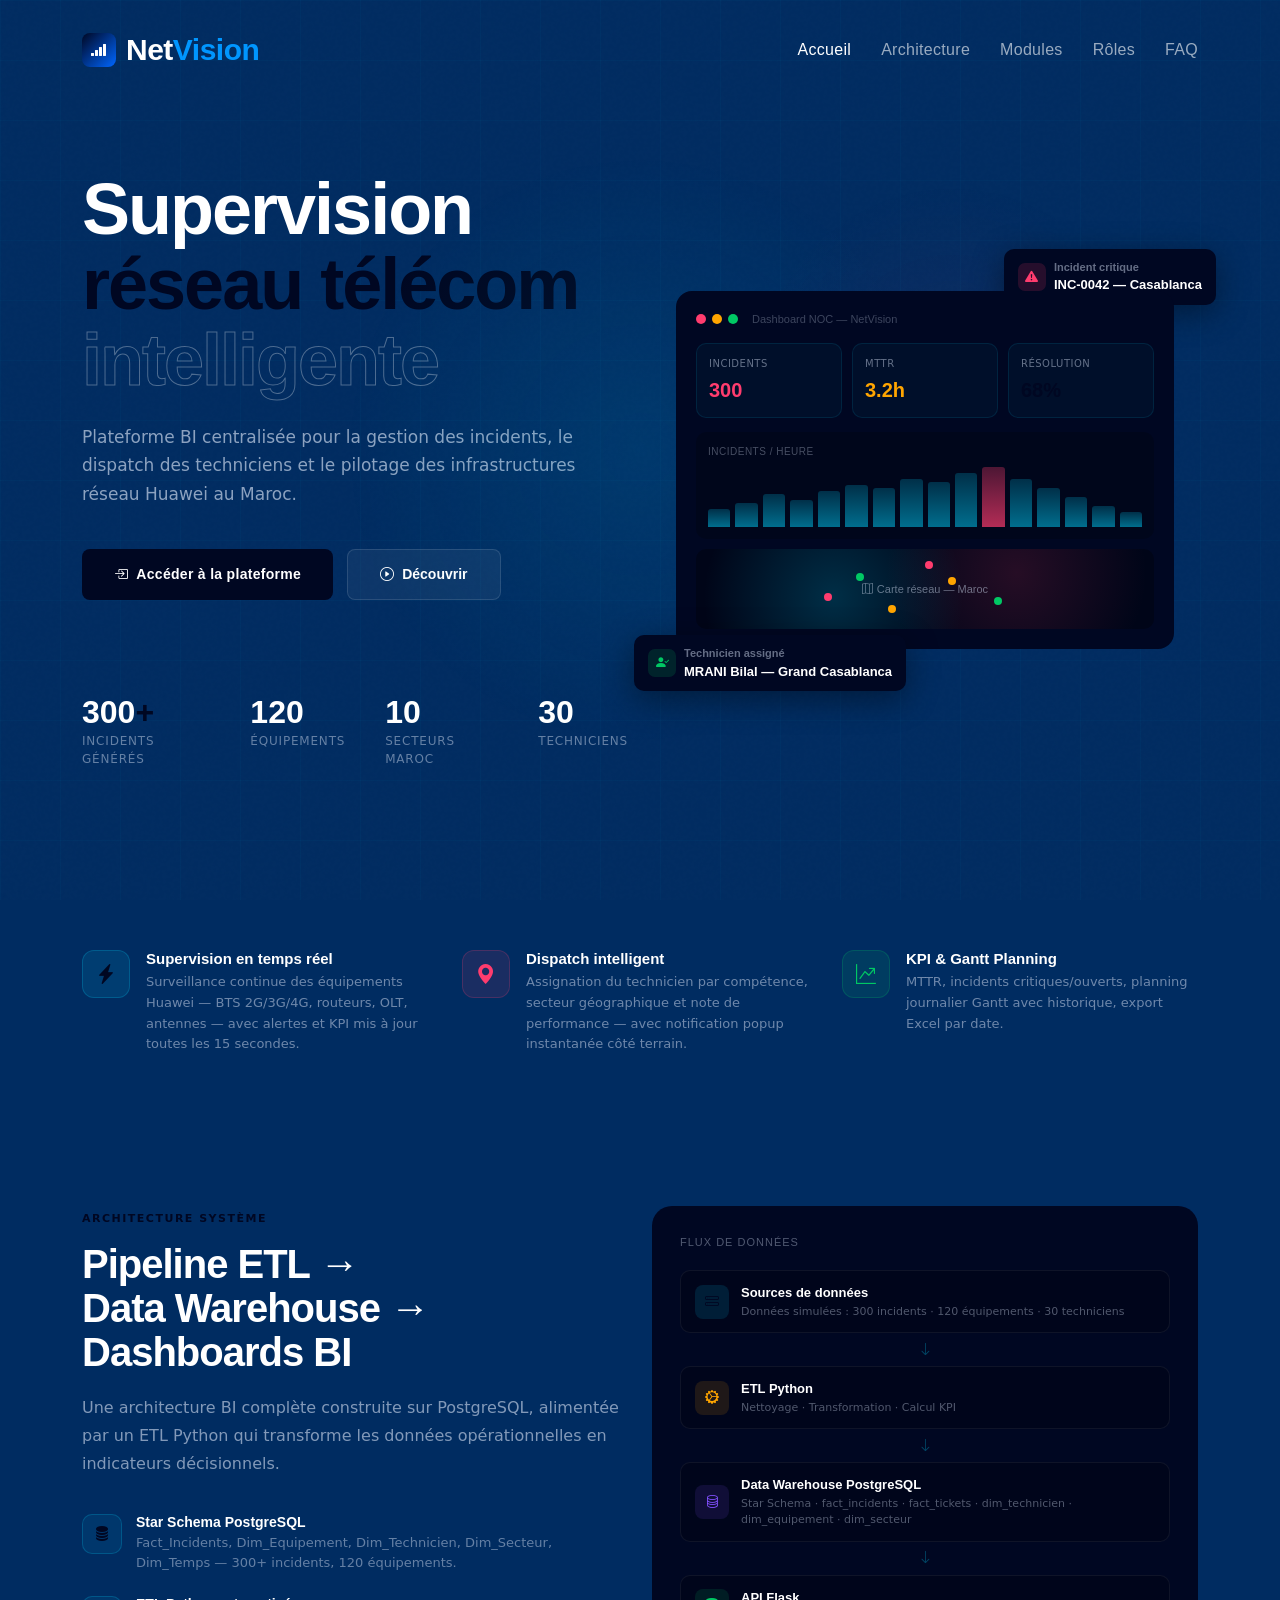
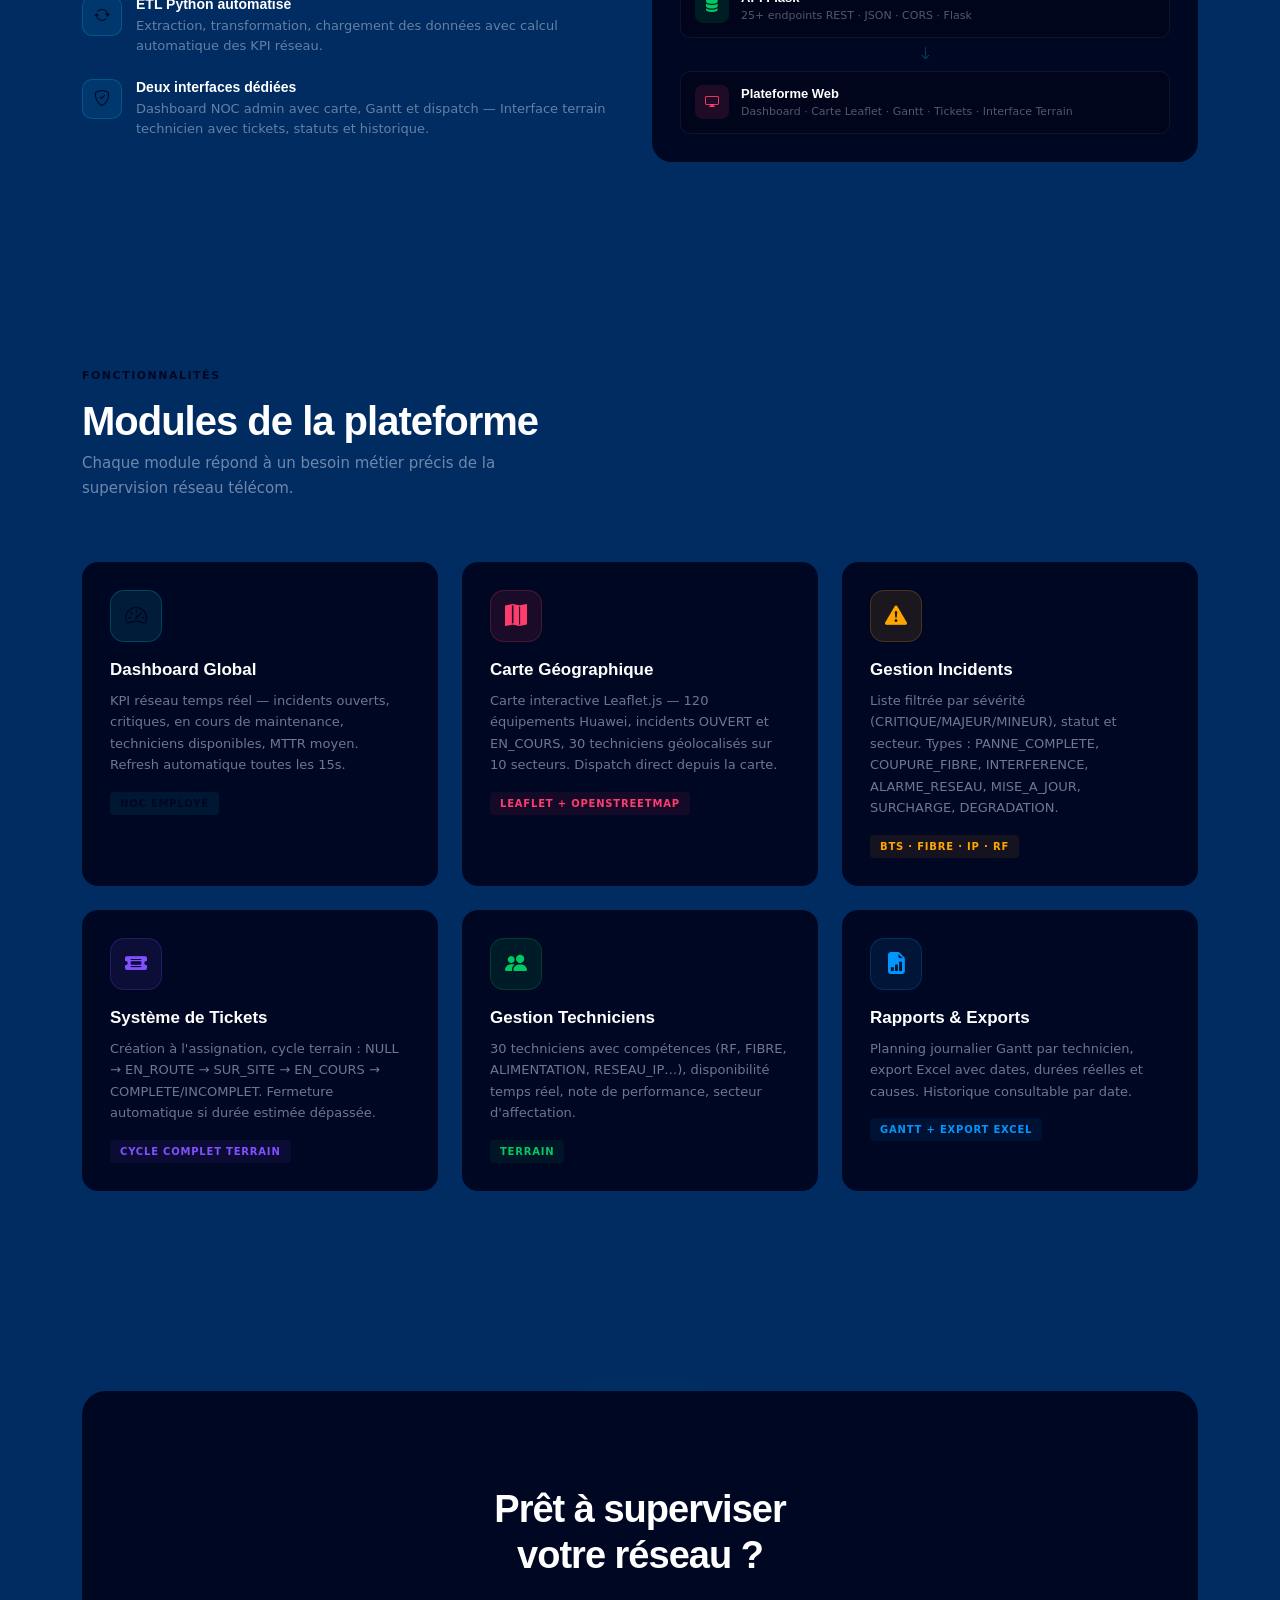
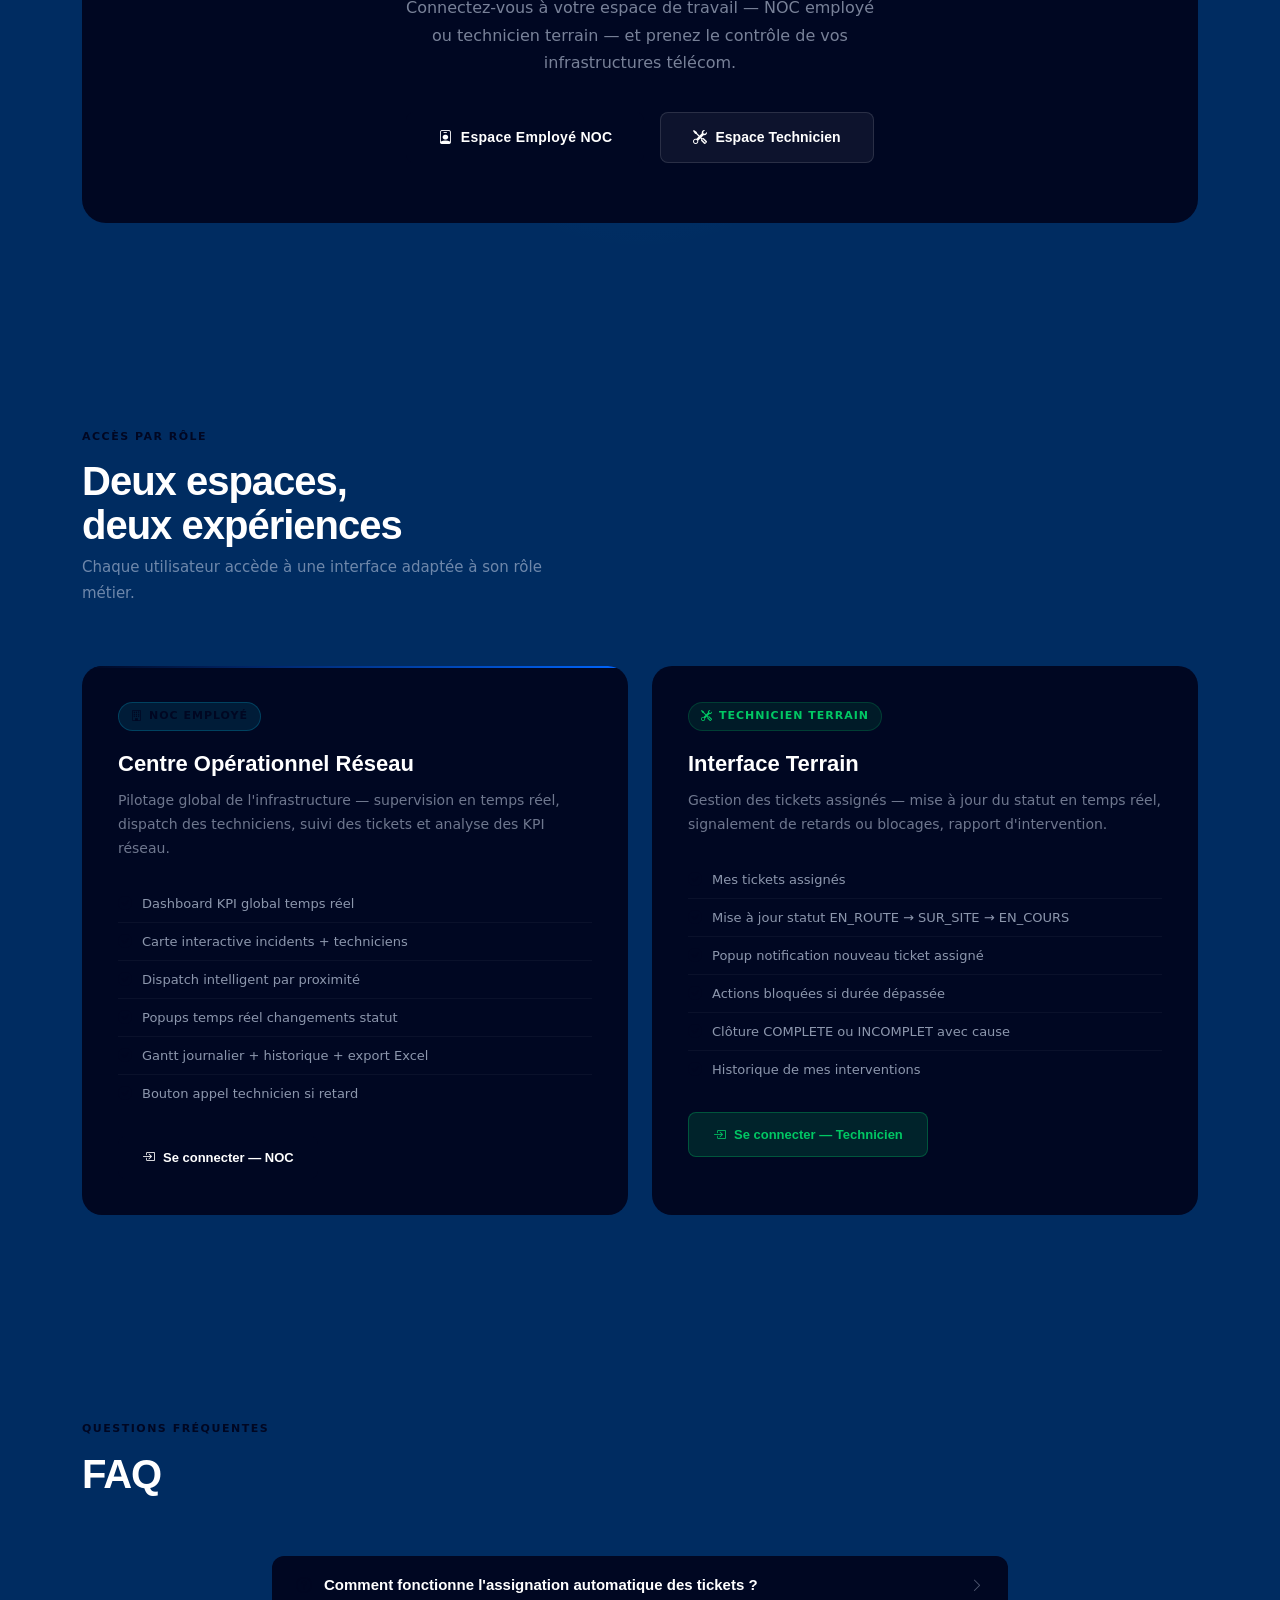
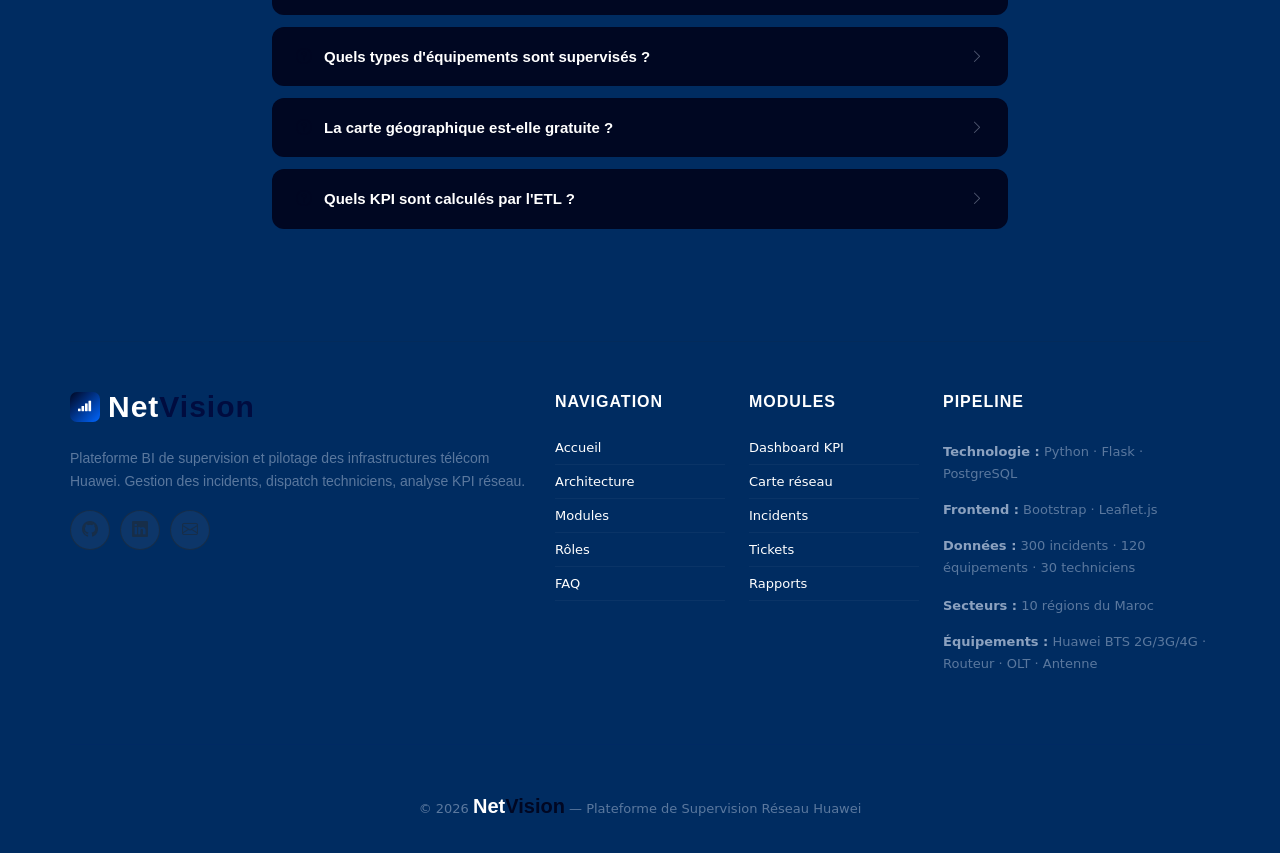
==== templates/logis-new-1.0.0/index.html @ 96ea4b42 "Create index.html" ====
<!DOCTYPE html>
<html lang="fr">

<head>
  <meta charset="utf-8">
  <meta content="width=device-width, initial-scale=1.0" name="viewport">
  <title>NetVision — Plateforme de Supervision Réseau</title>
  <meta name="description" content="Plateforme BI de supervision et de pilotage des infrastructures télécom Huawei">

  <!-- Fonts -->
  <link href="https://fonts.googleapis.com" rel="preconnect">
  <link href="https://fonts.gstatic.com" rel="preconnect" crossorigin>
  <link href="https://fonts.googleapis.com/css2?family=Syne:wght@400;500;600;700;800&family=DM+Sans:ital,wght@0,300;0,400;0,500;0,600;1,300&display=swap" rel="stylesheet">

  <!-- Vendor CSS Files -->
  <link href="assets/vendor/bootstrap/css/bootstrap.min.css" rel="stylesheet">
  <link href="assets/vendor/bootstrap-icons/bootstrap-icons.css" rel="stylesheet">
  <link href="assets/vendor/aos/aos.css" rel="stylesheet">
  <link href="assets/vendor/glightbox/css/glightbox.min.css" rel="stylesheet">
  <link href="assets/vendor/swiper/swiper-bundle.min.css" rel="stylesheet">

  <!-- Main CSS File -->
  <link href="assets/css/main.css" rel="stylesheet">

  
</head>

<body class="index-page">

  <div class="grid-bg"></div>

  <header id="header" class="header d-flex align-items-center fixed-top">
    <div class="container-fluid container-xl position-relative d-flex align-items-center">

      <a href="index.html" class="logo d-flex align-items-center me-auto">
        <div class="logo-icon"><i class="bi bi-reception-4"></i></div>
        <h1 class="sitename" >Net<span style="color: #0096ff;">Vision</span></h1>
      </a>

      <nav id="navmenu" class="navmenu">
        <ul>
          <li><a href="#hero" class="active">Accueil</a></li>
          <li><a href="#about">Architecture</a></li>
          <li><a href="#services">Modules</a></li>
          <li><a href="#features">Rôles</a></li>

          <li><a href="#faq">FAQ</a></li>
        </ul>
        <i class="mobile-nav-toggle d-xl-none bi bi-list"></i>
      </nav>

    </div>
  </header>

  <main class="main">

    <!-- ── HERO ─────────────────────────────── -->
    <section id="hero">
      <div class="hero-glow"></div>
      <div class="hero-glow-2"></div>

      <div class="container">
        <div class="row gy-5 align-items-center">

          <div class="col-lg-6" data-aos="fade-up">
           

            <h1>
              Supervision
              <span class="accent">réseau télécom</span>
              <span class="accent-2">intelligente</span>
            </h1>

            <p>Plateforme BI centralisée pour la gestion des incidents, le dispatch des techniciens et le pilotage des infrastructures réseau Huawei au Maroc.</p>

            <div class="hero-btns">
              <a href="login.html" class="btn-primary-custom" style="color: white;">
                <i class="bi bi-box-arrow-in-right" style="color: white;"></i>
                Accéder à la plateforme
              </a>
              <a href="#about" class="btn-secondary-custom">
                <i class="bi bi-play-circle"></i>
                Découvrir
              </a>
            </div>

            <div class="hero-stats">
              <div class="hero-stat-item">
                <span class="number">300<span>+</span></span>
                <span class="label">Incidents générés</span>
              </div>
              <div class="hero-stat-item">
                <span class="number">120</span>
                <span class="label">Équipements</span>
              </div>
              <div class="hero-stat-item">
                <span class="number">10</span>
                <span class="label">Secteurs Maroc</span>
              </div>
              <div class="hero-stat-item">
                <span class="number">30</span>
                <span class="label">Techniciens</span>
              </div>
            </div>
          </div>

          <div class="col-lg-6" data-aos="fade-up" data-aos-delay="200">
            <div class="hero-visual" style="padding: 24px;">

              <div class="floating-badge badge-1">
                <div class="badge-icon" style="background:rgba(255,60,110,0.15);color:#ff3c6e">
                  <i class="bi bi-exclamation-triangle-fill"></i>
                </div>
                <div>
                  <div style="font-size:11px;color:rgba(200,212,232,0.5)">Incident critique</div>
                  <div style="font-size:13px">INC-0042 — Casablanca</div>
                </div>
              </div>

              <div class="dashboard-preview">
                <div class="dp-header">
                  <div class="dp-dot" style="background:#ff3c6e"></div>
                  <div class="dp-dot" style="background:#ffa500"></div>
                  <div class="dp-dot" style="background:#00c864"></div>
                  <span style="font-size:11px;color:rgba(200,212,232,0.3);margin-left:8px;font-family:var(--heading-font)">Dashboard NOC — NetVision</span>
                </div>

                <div class="dp-kpis">
                  <div class="dp-kpi">
                    <div class="k-label">Incidents</div>
                    <div class="k-val red">300</div>
                  </div>
                  <div class="dp-kpi">
                    <div class="k-label">MTTR</div>
                    <div class="k-val amber">3.2h</div>
                  </div>
                  <div class="dp-kpi">
                    <div class="k-label">Résolution</div>
                    <div class="k-val cyan">68%</div>
                  </div>
                </div>

                <div class="dp-chart">
                  <div style="font-size:10px;color:rgba(200,212,232,0.35);margin-bottom:8px;font-family:var(--heading-font);text-transform:uppercase;letter-spacing:0.5px">Incidents / heure</div>
                  <div class="dp-bars">
                    <div class="dp-bar" style="height:30%"></div>
                    <div class="dp-bar" style="height:40%"></div>
                    <div class="dp-bar" style="height:55%"></div>
                    <div class="dp-bar" style="height:45%"></div>
                    <div class="dp-bar" style="height:60%"></div>
                    <div class="dp-bar" style="height:70%"></div>
                    <div class="dp-bar" style="height:65%"></div>
                    <div class="dp-bar" style="height:80%"></div>
                    <div class="dp-bar" style="height:75%"></div>
                    <div class="dp-bar" style="height:90%"></div>
                    <div class="dp-bar peak" style="height:100%"></div>
                    <div class="dp-bar" style="height:80%"></div>
                    <div class="dp-bar" style="height:65%"></div>
                    <div class="dp-bar" style="height:50%"></div>
                    <div class="dp-bar" style="height:35%"></div>
                    <div class="dp-bar" style="height:25%"></div>
                  </div>
                </div>

                <div class="dp-map-preview">
                  <div class="map-dots">
                    <div class="map-dot" style="background:#ff3c6e;top:55%;left:28%"></div>
                    <div class="map-dot" style="background:#ff3c6e;top:15%;left:50%;animation-delay:.5s"></div>
                    <div class="map-dot" style="background:#ffa500;top:35%;left:55%;animation-delay:1s"></div>
                    <div class="map-dot" style="background:#00c864;top:60%;left:65%;animation-delay:.3s"></div>
                    <div class="map-dot" style="background:#00c864;top:30%;left:35%;animation-delay:.8s"></div>
                    <div class="map-dot" style="background:#ffa500;top:70%;left:42%;animation-delay:1.2s"></div>
                  </div>
                  <span class="map-label"><i class="bi bi-map me-1"></i>Carte réseau — Maroc</span>
                </div>
              </div>

              <div class="floating-badge badge-2">
                <div class="badge-icon" style="background:rgba(0,200,100,0.15);color:#00c864">
                  <i class="bi bi-person-check-fill"></i>
                </div>
                <div>
                  <div style="font-size:11px;color:rgba(200,212,232,0.5)">Technicien assigné</div>
                  <div style="font-size:13px">MRANI Bilal — Grand Casablanca</div>
                </div>
              </div>
            </div>
          </div>

        </div>
      </div>
    </section>

    <!-- ── FEATURED SERVICES ─────────────────── -->
    <section id="featured-services">
      <div class="container">
        <div class="row gy-4">

          <div class="col-lg-4 col-md-6" data-aos="fade-up" data-aos-delay="100">
            <div class="feat-item">
              <div class="feat-icon cyan"><i class="bi bi-lightning-charge-fill"></i></div>
              <div>
                <h4>Supervision en temps réel</h4>
                <p>Surveillance continue des équipements Huawei — BTS 2G/3G/4G, routeurs, OLT, antennes — avec alertes et KPI mis à jour toutes les 15 secondes.</p>
              </div>
            </div>
          </div>

          <div class="col-lg-4 col-md-6" data-aos="fade-up" data-aos-delay="200">
            <div class="feat-item">
              <div class="feat-icon red"><i class="bi bi-geo-alt-fill"></i></div>
              <div>
                <h4>Dispatch intelligent</h4>
                <p>Assignation du technicien par compétence, secteur géographique et note de performance — avec notification popup instantanée côté terrain.</p>
              </div>
            </div>
          </div>

          <div class="col-lg-4 col-md-6" data-aos="fade-up" data-aos-delay="300">
            <div class="feat-item">
              <div class="feat-icon green"><i class="bi bi-graph-up-arrow"></i></div>
              <div>
                <h4>KPI & Gantt Planning</h4>
                <p>MTTR, incidents critiques/ouverts, planning journalier Gantt avec historique, export Excel par date.</p>
              </div>
            </div>
          </div>

        </div>
      </div>
    </section>

    <!-- ── ABOUT ──────────────────────────────── -->
    <section id="about">
      <div class="container">
        <div class="row gy-5 align-items-center">

          <div class="col-lg-6" data-aos="fade-up">
            <div class="section-tag">Architecture système</div>
            <h2>Pipeline ETL →<br>Data Warehouse →<br>Dashboards BI</h2>
            <p class="lead-text">
              Une architecture BI complète construite sur PostgreSQL, alimentée par un ETL Python qui transforme les données opérationnelles en indicateurs décisionnels.
            </p>

            <div class="about-feature">
              <div class="about-feature-icon"><i class="bi bi-database-fill"></i></div>
              <div>
                <h5>Star Schema PostgreSQL</h5>
                <p>Fact_Incidents, Dim_Equipement, Dim_Technicien, Dim_Secteur, Dim_Temps — 300+ incidents, 120 équipements.</p>
              </div>
            </div>

            <div class="about-feature">
              <div class="about-feature-icon"><i class="bi bi-arrow-repeat"></i></div>
              <div>
                <h5>ETL Python automatisé</h5>
                <p>Extraction, transformation, chargement des données avec calcul automatique des KPI réseau.</p>
              </div>
            </div>

            <div class="about-feature">
              <div class="about-feature-icon"><i class="bi bi-shield-check"></i></div>
              <div>
                <h5>Deux interfaces dédiées</h5>
                <p>Dashboard NOC admin avec carte, Gantt et dispatch — Interface terrain technicien avec tickets, statuts et historique.</p>
              </div>
            </div>
          </div>

          <div class="col-lg-6" data-aos="fade-up" data-aos-delay="200">
            <div class="about-visual">
              <div class="schema-title">Flux de données</div>
              <div class="schema-flow">
                <div class="schema-step">
                  <div class="schema-step-icon s1"><i class="bi bi-hdd-stack"></i></div>
                  <div>
                    <div class="schema-step-label">Sources de données</div>
                    <div class="schema-step-sub">Données simulées : 300 incidents · 120 équipements · 30 techniciens</div>
                  </div>
                </div>
                <div class="schema-arrow"><i class="bi bi-arrow-down"></i></div>
                <div class="schema-step">
                  <div class="schema-step-icon s2"><i class="bi bi-gear-wide-connected"></i></div>
                  <div>
                    <div class="schema-step-label">ETL Python</div>
                    <div class="schema-step-sub">Nettoyage · Transformation · Calcul KPI</div>
                  </div>
                </div>
                <div class="schema-arrow"><i class="bi bi-arrow-down"></i></div>
                <div class="schema-step">
                  <div class="schema-step-icon s3"><i class="bi bi-database"></i></div>
                  <div>
                    <div class="schema-step-label">Data Warehouse PostgreSQL</div>
                    <div class="schema-step-sub">Star Schema · fact_incidents · fact_tickets · dim_technicien · dim_equipement · dim_secteur</div>
                  </div>
                </div>
                <div class="schema-arrow"><i class="bi bi-arrow-down"></i></div>
                <div class="schema-step">
                  <div class="schema-step-icon s4"><i class="bi bi-server"></i></div>
                  <div>
                    <div class="schema-step-label">API Flask</div>
                    <div class="schema-step-sub">25+ endpoints REST · JSON · CORS · Flask</div>
                  </div>
                </div>
                <div class="schema-arrow"><i class="bi bi-arrow-down"></i></div>
                <div class="schema-step">
                  <div class="schema-step-icon s5"><i class="bi bi-display"></i></div>
                  <div>
                    <div class="schema-step-label">Plateforme Web</div>
                    <div class="schema-step-sub">Dashboard · Carte Leaflet · Gantt · Tickets · Interface Terrain</div>
                  </div>
                </div>
              </div>
            </div>
          </div>

        </div>
      </div>
    </section>

    <!-- ── SERVICES / MODULES ─────────────────── -->
    <section id="services">
      <div class="container">

        <div class="section-header" data-aos="fade-up">
          <div class="section-tag">Fonctionnalités</div>
          <h2>Modules de la plateforme</h2>
          <p>Chaque module répond à un besoin métier précis de la supervision réseau télécom.</p>
        </div>

        <div class="row gy-4">

          <div class="col-lg-4 col-md-6" data-aos="fade-up" data-aos-delay="100">
            <div class="module-card">
              <div class="mc-icon" style="background:rgba(0,212,255,0.1);color:var(--accent-color);border:1px solid rgba(0,212,255,0.2)">
                <i class="bi bi-speedometer2"></i>
              </div>
              <h3>Dashboard Global</h3>
              <p>KPI réseau temps réel — incidents ouverts, critiques, en cours de maintenance, techniciens disponibles, MTTR moyen. Refresh automatique toutes les 15s.</p>
              <span class="mc-tag" style="background:rgba(0,212,255,0.08);color:var(--accent-color)">NOC Employé</span>
            </div>
          </div>

          <div class="col-lg-4 col-md-6" data-aos="fade-up" data-aos-delay="150">
            <div class="module-card">
              <div class="mc-icon" style="background:rgba(255,60,110,0.1);color:#ff3c6e;border:1px solid rgba(255,60,110,0.2)">
                <i class="bi bi-map-fill"></i>
              </div>
              <h3>Carte Géographique</h3>
              <p>Carte interactive Leaflet.js — 120 équipements Huawei, incidents OUVERT et EN_COURS, 30 techniciens géolocalisés sur 10 secteurs. Dispatch direct depuis la carte.</p>
              <span class="mc-tag" style="background:rgba(255,60,110,0.08);color:#ff3c6e">Leaflet + OpenStreetMap</span>
            </div>
          </div>

          <div class="col-lg-4 col-md-6" data-aos="fade-up" data-aos-delay="200">
            <div class="module-card">
              <div class="mc-icon" style="background:rgba(255,165,0,0.1);color:#ffa500;border:1px solid rgba(255,165,0,0.2)">
                <i class="bi bi-exclamation-triangle-fill"></i>
              </div>
              <h3>Gestion Incidents</h3>
              <p>Liste filtrée par sévérité (CRITIQUE/MAJEUR/MINEUR), statut et secteur. Types : PANNE_COMPLETE, COUPURE_FIBRE, INTERFERENCE, ALARME_RESEAU, MISE_A_JOUR, SURCHARGE, DEGRADATION.</p>
              <span class="mc-tag" style="background:rgba(255,165,0,0.08);color:#ffa500">BTS · Fibre · IP · RF</span>
            </div>
          </div>

          <div class="col-lg-4 col-md-6" data-aos="fade-up" data-aos-delay="250">
            <div class="module-card">
              <div class="mc-icon" style="background:rgba(130,80,255,0.1);color:#8250ff;border:1px solid rgba(130,80,255,0.2)">
                <i class="bi bi-ticket-detailed-fill"></i>
              </div>
              <h3>Système de Tickets</h3>
              <p>Création à l'assignation, cycle terrain : NULL → EN_ROUTE → SUR_SITE → EN_COURS → COMPLETE/INCOMPLET. Fermeture automatique si durée estimée dépassée.</p>
              <span class="mc-tag" style="background:rgba(130,80,255,0.08);color:#8250ff">Cycle complet terrain</span>
            </div>
          </div>

          <div class="col-lg-4 col-md-6" data-aos="fade-up" data-aos-delay="300">
            <div class="module-card">
              <div class="mc-icon" style="background:rgba(0,200,100,0.1);color:#00c864;border:1px solid rgba(0,200,100,0.2)">
                <i class="bi bi-people-fill"></i>
              </div>
              <h3>Gestion Techniciens</h3>
              <p>30 techniciens avec compétences (RF, FIBRE, ALIMENTATION, RESEAU_IP…), disponibilité temps réel, note de performance, secteur d'affectation.</p>
              <span class="mc-tag" style="background:rgba(0,200,100,0.08);color:#00c864">Terrain</span>
            </div>
          </div>

          <div class="col-lg-4 col-md-6" data-aos="fade-up" data-aos-delay="350">
            <div class="module-card">
              <div class="mc-icon" style="background:rgba(0,150,255,0.1);color:#0096ff;border:1px solid rgba(0,150,255,0.2)">
                <i class="bi bi-file-earmark-bar-graph-fill"></i>
              </div>
              <h3>Rapports & Exports</h3>
              <p>Planning journalier Gantt par technicien, export Excel avec dates, durées réelles et causes. Historique consultable par date.</p>
              <span class="mc-tag" style="background:rgba(0,150,255,0.08);color:#0096ff">Gantt + Export Excel</span>
            </div>
          </div>

        </div>
      </div>
    </section>

    <!-- ── CALL TO ACTION ─────────────────────── -->
    <section id="call-to-action">
      <div class="cta-glow"></div>
      <div class="container">
        <div class="cta-box" data-aos="zoom-in">
          <div class="section-tag">Accès plateforme</div>
          <h2>Prêt à superviser<br>votre réseau ?</h2>
          <p>Connectez-vous à votre espace de travail — NOC employé ou technicien terrain — et prenez le contrôle de vos infrastructures télécom.</p>
          <div class="d-flex gap-3 justify-content-center flex-wrap">
            <a href="noc_admin.html" class="btn-primary-custom" style="color: white;">
              <i class="bi bi-person-badge" style="color: white;"></i>
              Espace Employé NOC
            </a>
            <a href="tech.html" class="btn-secondary-custom">
              <i class="bi bi-tools"></i>
              Espace Technicien
            </a>
          </div>
        </div>
      </div>
    </section>

    <!-- ── FEATURES / RÔLES ───────────────────── -->
    <section id="features">
      <div class="container">

        <div class="section-header" data-aos="fade-up">
          <div class="section-tag">Accès par rôle</div>
          <h2>Deux espaces,<br>deux expériences</h2>
          <p>Chaque utilisateur accède à une interface adaptée à son rôle métier.</p>
        </div>

        <div class="row gy-4">

          <div class="col-lg-6" data-aos="fade-up" data-aos-delay="100">
            <div class="role-card featured-role">
              <div class="role-badge emp"><i class="bi bi-building"></i> NOC Employé</div>
              <h3>Centre Opérationnel Réseau</h3>
              <p>Pilotage global de l'infrastructure — supervision en temps réel, dispatch des techniciens, suivi des tickets et analyse des KPI réseau.</p>
              <ul class="role-features">
                <li><i class="bi bi-check-circle-fill"></i> Dashboard KPI global temps réel</li>
                <li><i class="bi bi-check-circle-fill"></i> Carte interactive incidents + techniciens</li>
                <li><i class="bi bi-check-circle-fill"></i> Dispatch intelligent par proximité</li>
                <li><i class="bi bi-check-circle-fill"></i> Popups temps réel changements statut</li>
                <li><i class="bi bi-check-circle-fill"></i> Gantt journalier + historique + export Excel</li>
                <li><i class="bi bi-check-circle-fill"></i> Bouton appel technicien si retard</li>
              </ul>
              <a href="login.html" class="role-login-btn emp-btn" style="color: white;">
                <i class="bi bi-box-arrow-in-right" style="color: white;"></i>
                Se connecter — NOC
              </a>
            </div>
          </div>

          <div class="col-lg-6" data-aos="fade-up" data-aos-delay="200">
            <div class="role-card">
              <div class="role-badge tech"><i class="bi bi-tools"></i> Technicien Terrain</div>
              <h3>Interface Terrain</h3>
              <p>Gestion des tickets assignés — mise à jour du statut en temps réel, signalement de retards ou blocages, rapport d'intervention.</p>
              <ul class="role-features">
                <li><i class="bi bi-check-circle-fill"></i> Mes tickets assignés</li>
                <li><i class="bi bi-check-circle-fill"></i> Mise à jour statut EN_ROUTE → SUR_SITE → EN_COURS</li>
                <li><i class="bi bi-check-circle-fill"></i> Popup notification nouveau ticket assigné</li>
                <li><i class="bi bi-check-circle-fill"></i> Actions bloquées si durée dépassée</li>
                <li><i class="bi bi-check-circle-fill"></i> Clôture COMPLETE ou INCOMPLET avec cause</li>
                <li><i class="bi bi-check-circle-fill"></i> Historique de mes interventions</li>
              </ul>
              <a href="login.html" class="role-login-btn tech-btn">
                <i class="bi bi-box-arrow-in-right"></i>
                Se connecter — Technicien
              </a>
            </div>
          </div>

        </div>
      </div>
    </section>

    <!-- ── FAQ ───────────────────────────────── -->
    <section id="faq">
      <div class="container">

        <div class="section-header" data-aos="fade-up">
          <div class="section-tag">Questions fréquentes</div>
          <h2>FAQ</h2>
        </div>

        <div class="row justify-content-center">
          <div class="col-lg-8">

            <div class="faq-container">

            

              <div class="faq-item" data-aos="fade-up" data-aos-delay="150">
                <h3>
                  <i class="faq-icon bi bi-question-circle"></i>
                  Comment fonctionne l'assignation automatique des tickets ?
                  <i class="faq-toggle bi bi-chevron-right"></i>
                </h3>
                <div class="faq-content">
                  <p>L'admin NOC sélectionne l'incident et clique sur Dispatch. Le système trie les techniciens disponibles par : compétence correspondant au type d'incident (RF, FIBRE, ALIMENTATION...), même secteur géographique, meilleure note de performance, puis distance. Le premier de la liste reçoit un badge "★ Meilleur".</p>
                </div>
              </div>

              <div class="faq-item" data-aos="fade-up" data-aos-delay="200">
                <h3>
                  <i class="faq-icon bi bi-question-circle"></i>
                  Quels types d'équipements sont supervisés ?
                  <i class="faq-toggle bi bi-chevron-right"></i>
                </h3>
                <div class="faq-content">
                  <p>8 types d'équipements Huawei : BTS 2G/3G/4G/5G, Routeur backbone (NE40E-X8), Switch distribution (ATN910C), OLT Fibre, et Antennes sectorielles — répartis sur 10 secteurs couvrant les principales villes marocaines.</p>
                </div>
              </div>

              <div class="faq-item" data-aos="fade-up" data-aos-delay="250">
                <h3>
                  <i class="faq-icon bi bi-question-circle"></i>
                  La carte géographique est-elle gratuite ?
                  <i class="faq-toggle bi bi-chevron-right"></i>
                </h3>
                <div class="faq-content">
                  <p>Oui — la plateforme utilise Leaflet.js avec OpenStreetMap, 100% gratuit, sans clé API ni carte bancaire. Les équipements, incidents et techniciens sont affichés en temps réel via les coordonnées GPS stockées dans le DWH.</p>
                </div>
              </div>

              <div class="faq-item" data-aos="fade-up" data-aos-delay="300">
                <h3>
                  <i class="faq-icon bi bi-question-circle"></i>
                  Quels KPI sont calculés par l'ETL ?
                  <i class="faq-toggle bi bi-chevron-right"></i>
                </h3>
                <div class="faq-content">
                  <p>Incidents ouverts et critiques (décrémentés à la résolution), techniciens disponibles, tickets actifs, MTTR moyen, durée estimée moyenne. Les KPI sont recalculés en temps réel depuis PostgreSQL toutes les 15 secondes.</p>
                </div>
              </div>

            </div>

          </div>
        </div>

      </div>
    </section>

  </main>

  <!-- ── FOOTER ─────────────────────────────── -->
  <footer id="footer" class="footer">
    <div class="container footer-top">
      <div class="row gy-5">

        <div class="col-lg-5 col-md-12 footer-about">
          <a href="index.html" class="logo d-flex align-items-center">
            <div class="logo-icon me-2" style="width:30px;height:30px;background:linear-gradient(135deg,var(--accent-color),#0066ff);border-radius:7px;display:flex;align-items:center;justify-content:center;color:#fff;font-size:14px">
              <i class="bi bi-reception-4"></i>
            </div>
            <span class="sitename" style="color: white;">Net<span style="color: rgb(0, 12, 63);">Vision</span></span>
          </a>
          <p>Plateforme BI de supervision et pilotage des infrastructures télécom Huawei. Gestion des incidents, dispatch techniciens, analyse KPI réseau.</p>
          <div class="social-links d-flex mt-3">
            <a href="#"><i class="bi bi-github"></i></a>
            <a href="#"><i class="bi bi-linkedin"></i></a>
            <a href="#"><i class="bi bi-envelope"></i></a>
          </div>
        </div>

        <div class="col-lg-2 col-6 footer-links">
          <h4>Navigation</h4>
          <ul>
            <li><a href="#hero" style="color: white;">Accueil</a></li>
            <li><a href="#about" style="color: white;">Architecture</a></li>
            <li><a href="#services" style="color: white;">Modules</a></li>
            <li><a href="#features" style="color: white;">Rôles</a></li>
            <li><a href="#faq" style="color: white;">FAQ</a></li>
          </ul>
        </div>

        <div class="col-lg-2 col-6 footer-links">
          <h4>Modules</h4>
          <ul>
            <li><a href="#" style="color: white;">Dashboard KPI</a></li>
            <li><a href="#" style="color: white;">Carte réseau</a></li>
            <li><a href="#" style="color: white;">Incidents</a></li>
            <li><a href="#" style="color: white;">Tickets</a></li>
            <li><a href="#" style="color: white;">Rapports</a></li>
          </ul>
        </div>

        <div class="col-lg-3 col-md-12 footer-contact">
          <h4>Pipeline</h4>
          <p><strong>Technologie :</strong> Python · Flask · PostgreSQL</p>
          <p><strong>Frontend :</strong> Bootstrap · Leaflet.js</p>
          <p><strong>Données :</strong> 300 incidents · 120 équipements · 30 techniciens</p>
          <p class="mt-3"><strong>Secteurs :</strong> 10 régions du Maroc</p>
          <p><strong>Équipements :</strong> Huawei BTS 2G/3G/4G · Routeur · OLT · Antenne</p>
        </div>

      </div>
    </div>

    <div class="container copyright text-center mt-4">
      <p>© 2026 <strong class="sitename">Net<span>Vision</span></strong> — Plateforme de Supervision Réseau Huawei</p>
    </div>
  </footer>

  <!-- Scroll Top -->
  <a href="#" id="scroll-top" class="scroll-top d-flex align-items-center justify-content-center">
    <i class="bi bi-arrow-up-short"></i>
  </a>

  <!-- Preloader -->
  <div id="preloader"></div>

  <!-- Vendor JS Files -->
  <script src="assets/vendor/bootstrap/js/bootstrap.bundle.min.js"></script>
  <script src="assets/vendor/aos/aos.js"></script>
  <script src="assets/vendor/purecounter/purecounter_vanilla.js"></script>
  <script src="assets/vendor/glightbox/js/glightbox.min.js"></script>
  <script src="assets/vendor/swiper/swiper-bundle.min.js"></script>
  <script src="assets/js/main.js"></script>

  <script>
    // FAQ toggle
    document.querySelectorAll('.faq-item h3').forEach(h3 => {
      h3.addEventListener('click', () => {
        const item = h3.closest('.faq-item');
        const isActive = item.classList.contains('faq-active');
        document.querySelectorAll('.faq-item').forEach(i => i.classList.remove('faq-active'));
        if (!isActive) item.classList.add('faq-active');
      });
    });
  </script>

</body>
</html>
---- templates/logis-new-1.0.0/assets/css/main.css ----
/**
* Template Name: Logis
* Template URL: https://bootstrapmade.com/logis-bootstrap-logistics-website-template/
* Updated: Aug 07 2024 with Bootstrap v5.3.3
* Author: BootstrapMade.com
* License: https://bootstrapmade.com/license/
*/

/*--------------------------------------------------------------
# Font & Color Variables
# Help: https://bootstrapmade.com/color-system/
--------------------------------------------------------------*/
/* Fonts */
:root {
  --default-font: "Roboto",  system-ui, -apple-system, "Segoe UI", Roboto, "Helvetica Neue", Arial, "Noto Sans", "Liberation Sans", sans-serif, "Apple Color Emoji", "Segoe UI Emoji", "Segoe UI Symbol", "Noto Color Emoji";
  --heading-font: "Poppins",  sans-serif;
  --nav-font: "Poppins",  sans-serif;
}

/* Global Colors - The following color variables are used throughout the website. Updating them here will change the color scheme of the entire website */
:root { 
  --background-color: #002c61; /* Background color for the entire website, including individual sections */
  --default-color: #212529; /* Default color used for the majority of the text content across the entire website */
  --heading-color: #001973; /* Color for headings, subheadings and title throughout the website */
  --accent-color: #000722; /* Accent color that represents your brand on the website. It's used for buttons, links, and other elements that need to stand out */
  --surface-color: #000722; /* The surface color is used as a background of boxed elements within sections, such as cards, icon boxes, or other elements that require a visual separation from the global background. */
  --contrast-color: #000000; /* Contrast color for text, ensuring readability against backgrounds of accent, heading, or default colors. */
}

 * { box-sizing: border-box; }

    body {
      background: var(--background-color);
      color: var(--default-color);
      font-family: var(--default-font);
      overflow-x: hidden;
    }

    /* ── NOISE TEXTURE ────────────────────────── */
    body::before {
      content: '';
      position: fixed;
      inset: 0;
      background-image: url("data:image/svg+xml,%3Csvg viewBox='0 0 256 256' xmlns='http://www.w3.org/2000/svg'%3E%3Cfilter id='noise'%3E%3CfeTurbulence type='fractalNoise' baseFrequency='0.9' numOctaves='4' stitchTiles='stitch'/%3E%3C/filter%3E%3Crect width='100%25' height='100%25' filter='url(%23noise)' opacity='0.03'/%3E%3C/svg%3E");
      pointer-events: none;
      z-index: 0;
      opacity: 0.4;
    }

    /* ── GRID BACKGROUND ──────────────────────── */
    .grid-bg {
      position: fixed;
      inset: 0;
      background-image:
        linear-gradient(rgba(0,212,255,0.03) 1px, transparent 1px),
        linear-gradient(90deg, rgba(0,212,255,0.03) 1px, transparent 1px);
      background-size: 60px 60px;
      pointer-events: none;
      z-index: 0;
    }

    /* ── HEADER ───────────────────────────────── */
    .header {
      background: transparent;
      padding: 18px 0;
      transition: all 0.4s;
      z-index: 100;
      border-bottom: 1px solid transparent;
    }

    .scrolled .header {
      background: rgba(6, 13, 26, 0.92) !important;
      backdrop-filter: blur(16px);
      border-bottom: 1px solid var(--border-color);
      padding: 12px 0;
    }

    .header .logo h1 {
      font-family: var(--heading-font);
      font-size: 22px;
      font-weight: 800;
      color: #fff;
      letter-spacing: -0.5px;
    }

    .header .logo h1 span {
      color: var(--accent-color);
    }

    .header .logo .logo-icon {
      width: 34px;
      height: 34px;
      background: linear-gradient(135deg, var(--accent-color), #0066ff);
      border-radius: 8px;
      display: flex;
      align-items: center;
      justify-content: center;
      margin-right: 10px;
      font-size: 16px;
      color: #fff;
    }

    /* Nav */
    .navmenu a, .navmenu a:focus {
      color: var(--nav-color);
      font-family: var(--nav-font);
      font-size: 14px;
      font-weight: 500;
      padding: 16px 14px;
      letter-spacing: 0.3px;
    }

    .navmenu li:hover > a,
    .navmenu .active,
    .navmenu .active:focus {
      color: var(--nav-hover-color);
    }

    .btn-login {
      font-family: var(--heading-font);
      font-size: 13px;
      font-weight: 600;
      padding: 9px 22px;
      border-radius: 6px;
      border: 1px solid var(--accent-color);
      color: var(--accent-color);
      background: transparent;
      transition: all 0.3s;
      letter-spacing: 0.3px;
      text-decoration: none;
      display: inline-block;
    }

    .btn-login:hover {
      background: var(--accent-color);
      color: #000;
    }

    /* ── HERO ─────────────────────────────────── */
    #hero {
      min-height: 100vh;
      display: flex;
      align-items: center;
      position: relative;
      overflow: hidden;
      padding: 120px 0 80px;
      background: transparent;
    }

    .hero-glow {
      position: absolute;
      width: 600px;
      height: 600px;
      border-radius: 50%;
      background: radial-gradient(circle, rgba(0,212,255,0.08) 0%, transparent 70%);
      top: 50%;
      left: 50%;
      transform: translate(-50%, -50%);
      pointer-events: none;
    }

    .hero-glow-2 {
      position: absolute;
      width: 400px;
      height: 400px;
      border-radius: 50%;
      background: radial-gradient(circle, rgba(255,60,110,0.06) 0%, transparent 70%);
      top: 20%;
      right: 10%;
      pointer-events: none;
    }

    .hero-tag {
      display: inline-flex;
      align-items: center;
      gap: 8px;
      background: rgba(0,212,255,0.08);
      border: 1px solid rgba(0,212,255,0.2);
      border-radius: 20px;
      padding: 6px 14px;
      font-size: 12px;
      font-weight: 500;
      color: var(--accent-color);
      letter-spacing: 0.5px;
      text-transform: uppercase;
      margin-bottom: 24px;
    }

    .hero-tag .dot {
      width: 6px;
      height: 6px;
      border-radius: 50%;
      background: var(--accent-color);
      animation: blink 1.5s infinite;
    }

    @keyframes blink { 0%,100%{opacity:1} 50%{opacity:0.3} }

    #hero h1 {
      font-family: var(--heading-font);
      font-size: clamp(42px, 6vw, 72px);
      font-weight: 800;
      color: #fff;
      line-height: 1.05;
      letter-spacing: -2px;
      margin-bottom: 24px;
    }

    #hero h1 .accent {
      color: var(--accent-color);
      display: block;
    }

    #hero h1 .accent-2 {
      color: transparent;
      -webkit-text-stroke: 1px rgba(255,255,255,0.3);
    }

    #hero p {
      font-size: 17px;
      color: rgba(200,212,232,0.7);
      line-height: 1.7;
      max-width: 500px;
      margin-bottom: 40px;
      font-weight: 300;
    }

    .hero-btns {
      display: flex;
      gap: 14px;
      flex-wrap: wrap;
    }

    .btn-primary-custom {
      font-family: var(--heading-font);
      font-weight: 600;
      font-size: 14px;
      padding: 14px 32px;
      border-radius: 8px;
      background: var(--accent-color);
      color: #000;
      border: none;
      text-decoration: none;
      display: inline-flex;
      align-items: center;
      gap: 8px;
      transition: all 0.3s;
      letter-spacing: 0.3px;
    }

    .btn-primary-custom:hover {
      background: #00b8d9;
      color: #000;
      transform: translateY(-2px);
      box-shadow: 0 8px 24px rgba(0,212,255,0.3);
    }

    .btn-secondary-custom {
      font-family: var(--heading-font);
      font-weight: 600;
      font-size: 14px;
      padding: 14px 32px;
      border-radius: 8px;
      background: rgba(255,255,255,0.05);
      color: #fff;
      border: 1px solid rgba(255,255,255,0.12);
      text-decoration: none;
      display: inline-flex;
      align-items: center;
      gap: 8px;
      transition: all 0.3s;
    }

    .btn-secondary-custom:hover {
      background: rgba(255,255,255,0.1);
      color: #fff;
      border-color: rgba(255,255,255,0.25);
    }

    /* Hero stats */
    .hero-stats {
      display: flex;
      gap: 40px;
      margin-top: 56px;
      padding-top: 40px;
      border-top: 1px solid var(--border-color);
    }

    .hero-stat-item {
      text-align: left;
    }

    .hero-stat-item .number {
      font-family: var(--heading-font);
      font-size: 32px;
      font-weight: 800;
      color: #fff;
      line-height: 1;
      display: block;
    }

    .hero-stat-item .number span {
      color: var(--accent-color);
    }

    .hero-stat-item .label {
      font-size: 12px;
      color: rgba(200,212,232,0.5);
      text-transform: uppercase;
      letter-spacing: 0.8px;
      margin-top: 4px;
      display: block;
    }

    /* Hero visual */
    .hero-visual {
      position: relative;
    }

    .dashboard-preview {
      background: var(--surface-color);
      border: 1px solid var(--border-color);
      border-radius: 16px;
      padding: 20px;
      position: relative;
      overflow: hidden;
    }

    .dashboard-preview::before {
      content: '';
      position: absolute;
      top: 0; left: 0; right: 0;
      height: 1px;
      background: linear-gradient(90deg, transparent, var(--accent-color), transparent);
    }

    .dp-header {
      display: flex;
      align-items: center;
      gap: 6px;
      margin-bottom: 16px;
    }

    .dp-dot { width: 10px; height: 10px; border-radius: 50%; }

    .dp-kpis {
      display: grid;
      grid-template-columns: repeat(3, 1fr);
      gap: 10px;
      margin-bottom: 14px;
    }

    .dp-kpi {
      background: rgba(0,212,255,0.04);
      border: 1px solid rgba(0,212,255,0.1);
      border-radius: 10px;
      padding: 12px;
    }

    .dp-kpi .k-label { font-size: 10px; color: rgba(200,212,232,0.5); text-transform: uppercase; letter-spacing: 0.5px; }
    .dp-kpi .k-val { font-family: var(--heading-font); font-size: 20px; font-weight: 700; color: #fff; margin-top: 4px; }
    .dp-kpi .k-val.red { color: #ff3c6e; }
    .dp-kpi .k-val.amber { color: #ffa500; }
    .dp-kpi .k-val.cyan { color: var(--accent-color); }

    .dp-chart {
      background: rgba(0,0,0,0.2);
      border-radius: 10px;
      padding: 12px;
      margin-bottom: 10px;
    }

    .dp-bars {
      display: flex;
      align-items: flex-end;
      gap: 5px;
      height: 60px;
    }

    .dp-bar {
      flex: 1;
      border-radius: 3px 3px 0 0;
      background: linear-gradient(to top, rgba(0,212,255,0.5), rgba(0,212,255,0.2));
      transition: height 1s ease;
    }

    .dp-bar.peak { background: linear-gradient(to top, rgba(255,60,110,0.7), rgba(255,60,110,0.3)); }

    .dp-map-preview {
      background: rgba(0,0,0,0.3);
      border-radius: 10px;
      height: 80px;
      position: relative;
      overflow: hidden;
      display: flex;
      align-items: center;
      justify-content: center;
    }

    .dp-map-preview::before {
      content: '';
      position: absolute;
      inset: 0;
      background:
        radial-gradient(circle at 30% 60%, rgba(0,212,255,0.2) 0%, transparent 40%),
        radial-gradient(circle at 70% 30%, rgba(255,60,110,0.15) 0%, transparent 40%);
    }

    .map-dots {
      position: absolute;
      inset: 0;
    }

    .map-dot {
      position: absolute;
      width: 8px;
      height: 8px;
      border-radius: 50%;
      animation: mapPulse 2s infinite;
    }

    @keyframes mapPulse {
      0%,100%{transform:scale(1);opacity:0.8}
      50%{transform:scale(1.4);opacity:0.4}
    }

    .map-label {
      font-size: 11px;
      color: rgba(200,212,232,0.5);
      font-family: var(--heading-font);
      position: relative;
      z-index: 1;
    }

    /* Floating badge */
    .floating-badge {
      position: absolute;
      background: var(--surface-color);
      border: 1px solid var(--border-color);
      border-radius: 10px;
      padding: 10px 14px;
      display: flex;
      align-items: center;
      gap: 8px;
      font-size: 12px;
      color: #fff;
      font-family: var(--heading-font);
      font-weight: 600;
      box-shadow: 0 8px 32px rgba(0,0,0,0.4);
    }

    .floating-badge.badge-1 {
      top: -18px;
      right: -18px;
      animation: float1 4s ease-in-out infinite;
    }

    .floating-badge.badge-2 {
      bottom: -18px;
      left: -18px;
      animation: float2 4s ease-in-out infinite;
    }

    .floating-badge .badge-icon {
      width: 28px;
      height: 28px;
      border-radius: 7px;
      display: flex;
      align-items: center;
      justify-content: center;
      font-size: 13px;
    }

    @keyframes float1 {
      0%,100%{transform:translateY(0)} 50%{transform:translateY(-8px)}
    }
    @keyframes float2 {
      0%,100%{transform:translateY(0)} 50%{transform:translateY(8px)}
    }

    /* ── FEATURED SERVICES ────────────────────── */
    #featured-services {
      background: var(--surface-2);
      border-top: 1px solid var(--border-color);
      border-bottom: 1px solid var(--border-color);
      padding: 50px 0;
    }

    .feat-item {
      display: flex;
      align-items: flex-start;
      gap: 16px;
    }

    .feat-icon {
      width: 48px;
      height: 48px;
      border-radius: 12px;
      display: flex;
      align-items: center;
      justify-content: center;
      font-size: 20px;
      flex-shrink: 0;
    }

    .feat-icon.cyan { background: rgba(0,212,255,0.1); color: var(--accent-color); border: 1px solid rgba(0,212,255,0.2); }
    .feat-icon.red { background: rgba(255,60,110,0.1); color: #ff3c6e; border: 1px solid rgba(255,60,110,0.2); }
    .feat-icon.green { background: rgba(0,200,100,0.1); color: #00c864; border: 1px solid rgba(0,200,100,0.2); }

    .feat-item h4 {
      font-family: var(--heading-font);
      font-size: 15px;
      font-weight: 700;
      color: #fff;
      margin-bottom: 4px;
    }

    .feat-item p {
      font-size: 13px;
      color: rgba(200,212,232,0.55);
      margin: 0;
      line-height: 1.6;
    }

    /* ── ABOUT ────────────────────────────────── */
    #about {
      padding: 100px 0;
      background: var(--background-color);
    }

    .section-tag {
      display: inline-block;
      font-size: 11px;
      text-transform: uppercase;
      letter-spacing: 1.5px;
      color: var(--accent-color);
      font-weight: 600;
      margin-bottom: 14px;
    }

    #about h2 {
      font-family: var(--heading-font);
      font-size: 40px;
      font-weight: 800;
      color: #fff;
      line-height: 1.1;
      letter-spacing: -1px;
      margin-bottom: 20px;
    }

    #about p.lead-text {
      font-size: 16px;
      color: rgba(200,212,232,0.65);
      line-height: 1.75;
      margin-bottom: 36px;
      font-weight: 300;
    }

    .about-feature {
      display: flex;
      align-items: flex-start;
      gap: 14px;
      margin-bottom: 24px;
    }

    .about-feature-icon {
      width: 40px;
      height: 40px;
      border-radius: 10px;
      display: flex;
      align-items: center;
      justify-content: center;
      font-size: 16px;
      flex-shrink: 0;
      border: 1px solid rgba(0,212,255,0.2);
      background: rgba(0,212,255,0.07);
      color: var(--accent-color);
    }

    .about-feature h5 {
      font-family: var(--heading-font);
      font-size: 14px;
      font-weight: 700;
      color: #fff;
      margin-bottom: 3px;
    }

    .about-feature p {
      font-size: 13px;
      color: rgba(200,212,232,0.5);
      margin: 0;
      line-height: 1.5;
    }

    .about-visual {
      position: relative;
      background: var(--surface-color);
      border: 1px solid var(--border-color);
      border-radius: 20px;
      padding: 28px;
      overflow: hidden;
    }

    .about-visual::before {
      content: '';
      position: absolute;
      top: 0; left: 0; right: 0;
      height: 1px;
      background: linear-gradient(90deg, transparent, var(--accent-color), transparent);
    }

    .schema-title {
      font-family: var(--heading-font);
      font-size: 11px;
      text-transform: uppercase;
      letter-spacing: 1px;
      color: rgba(200,212,232,0.4);
      margin-bottom: 20px;
    }

    .schema-flow {
      display: flex;
      flex-direction: column;
      gap: 10px;
    }

    .schema-step {
      display: flex;
      align-items: center;
      gap: 12px;
      padding: 12px 14px;
      border-radius: 10px;
      border: 1px solid rgba(255,255,255,0.06);
      background: rgba(0,0,0,0.2);
      transition: border-color 0.3s;
    }

    .schema-step:hover { border-color: rgba(0,212,255,0.3); }

    .schema-step-icon {
      width: 34px;
      height: 34px;
      border-radius: 8px;
      display: flex;
      align-items: center;
      justify-content: center;
      font-size: 14px;
      flex-shrink: 0;
    }

    .schema-step-icon.s1 { background: rgba(0,212,255,0.12); color: var(--accent-color); }
    .schema-step-icon.s2 { background: rgba(255,165,0,0.12); color: #ffa500; }
    .schema-step-icon.s3 { background: rgba(130,80,255,0.12); color: #8250ff; }
    .schema-step-icon.s4 { background: rgba(0,200,100,0.12); color: #00c864; }
    .schema-step-icon.s5 { background: rgba(255,60,110,0.12); color: #ff3c6e; }

    .schema-step-label {
      font-family: var(--heading-font);
      font-size: 13px;
      font-weight: 600;
      color: #fff;
    }

    .schema-step-sub {
      font-size: 11px;
      color: rgba(200,212,232,0.4);
      margin-top: 1px;
    }

    .schema-arrow {
      text-align: center;
      color: rgba(0,212,255,0.3);
      font-size: 14px;
      margin: -4px 0;
    }

    /* ── SERVICES (MODULES) ───────────────────── */
    #services {
      padding: 100px 0;
      background: var(--surface-2);
      border-top: 1px solid var(--border-color);
    }

    .section-header {
      margin-bottom: 60px;
    }

    .section-header h2 {
      font-family: var(--heading-font);
      font-size: 40px;
      font-weight: 800;
      color: #fff;
      letter-spacing: -1px;
      line-height: 1.1;
    }

    .section-header p {
      font-size: 15px;
      color: rgba(200,212,232,0.55);
      max-width: 500px;
      line-height: 1.7;
      font-weight: 300;
    }

    .module-card {
      background: var(--surface-color);
      border: 1px solid var(--border-color);
      border-radius: 16px;
      padding: 28px;
      height: 100%;
      transition: all 0.3s;
      position: relative;
      overflow: hidden;
    }

    .module-card::before {
      content: '';
      position: absolute;
      top: 0; left: 0; right: 0;
      height: 2px;
      background: linear-gradient(90deg, var(--accent-color), transparent);
      opacity: 0;
      transition: opacity 0.3s;
    }

    .module-card:hover {
      border-color: rgba(0,212,255,0.3);
      transform: translateY(-4px);
      box-shadow: 0 20px 40px rgba(0,0,0,0.3);
    }

    .module-card:hover::before { opacity: 1; }

    .module-card .mc-icon {
      width: 52px;
      height: 52px;
      border-radius: 14px;
      display: flex;
      align-items: center;
      justify-content: center;
      font-size: 22px;
      margin-bottom: 18px;
    }

    .module-card h3 {
      font-family: var(--heading-font);
      font-size: 17px;
      font-weight: 700;
      color: #fff;
      margin-bottom: 10px;
    }

    .module-card p {
      font-size: 13px;
      color: rgba(200,212,232,0.55);
      line-height: 1.65;
      margin: 0;
    }

    .module-card .mc-tag {
      display: inline-block;
      margin-top: 16px;
      font-size: 10px;
      text-transform: uppercase;
      letter-spacing: 0.8px;
      padding: 4px 10px;
      border-radius: 4px;
      font-weight: 600;
    }

    /* ── CALL TO ACTION ───────────────────────── */
    #call-to-action {
      padding: 100px 0;
      background: var(--background-color);
      position: relative;
      overflow: hidden;
    }

    .cta-glow {
      position: absolute;
      width: 500px;
      height: 500px;
      border-radius: 50%;
      background: radial-gradient(circle, rgba(0,212,255,0.06) 0%, transparent 70%);
      top: 50%;
      left: 50%;
      transform: translate(-50%, -50%);
      pointer-events: none;
    }

    .cta-box {
      background: var(--surface-color);
      border: 1px solid var(--border-color);
      border-radius: 24px;
      padding: 60px;
      text-align: center;
      position: relative;
      overflow: hidden;
    }

    .cta-box::before {
      content: '';
      position: absolute;
      top: 0; left: 0; right: 0;
      height: 1px;
      background: linear-gradient(90deg, transparent, var(--accent-color), transparent);
    }

    .cta-box h2 {
      font-family: var(--heading-font);
      font-size: 38px;
      font-weight: 800;
      color: #fff;
      letter-spacing: -1px;
      margin-bottom: 16px;
    }

    .cta-box p {
      font-size: 16px;
      color: rgba(200,212,232,0.6);
      max-width: 480px;
      margin: 0 auto 36px;
      line-height: 1.7;
      font-weight: 300;
    }

    /* ── FEATURES (ROLES) ─────────────────────── */
    #features {
      padding: 100px 0;
      background: var(--surface-2);
      border-top: 1px solid var(--border-color);
    }

    .role-card {
      background: var(--surface-color);
      border: 1px solid var(--border-color);
      border-radius: 20px;
      padding: 36px;
      height: 100%;
      position: relative;
      overflow: hidden;
      transition: all 0.3s;
    }

    .role-card:hover {
      border-color: rgba(0,212,255,0.25);
      box-shadow: 0 24px 48px rgba(0,0,0,0.3);
    }

    .role-card.featured-role {
      border-color: rgba(0,212,255,0.3);
    }

    .role-card.featured-role::before {
      content: '';
      position: absolute;
      top: 0; left: 0; right: 0;
      height: 2px;
      background: linear-gradient(90deg, var(--accent-color), #0066ff);
    }

    .role-badge {
      display: inline-flex;
      align-items: center;
      gap: 6px;
      font-size: 11px;
      text-transform: uppercase;
      letter-spacing: 1px;
      font-weight: 600;
      padding: 5px 12px;
      border-radius: 20px;
      margin-bottom: 20px;
    }

    .role-badge.emp { background: rgba(0,212,255,0.1); color: var(--accent-color); border: 1px solid rgba(0,212,255,0.2); }
    .role-badge.tech { background: rgba(0,200,100,0.1); color: #00c864; border: 1px solid rgba(0,200,100,0.2); }

    .role-card h3 {
      font-family: var(--heading-font);
      font-size: 22px;
      font-weight: 800;
      color: #fff;
      margin-bottom: 12px;
    }

    .role-card > p {
      font-size: 14px;
      color: rgba(200,212,232,0.55);
      line-height: 1.7;
      margin-bottom: 24px;
      font-weight: 300;
    }

    .role-features {
      list-style: none;
      padding: 0;
      margin: 0;
    }

    .role-features li {
      display: flex;
      align-items: center;
      gap: 10px;
      font-size: 13px;
      color: rgba(200,212,232,0.7);
      padding: 8px 0;
      border-bottom: 1px solid rgba(255,255,255,0.04);
    }

    .role-features li:last-child { border-bottom: none; }

    .role-features li i { color: var(--accent-color); font-size: 14px; }

    .role-login-btn {
      display: inline-flex;
      align-items: center;
      gap: 8px;
      margin-top: 24px;
      padding: 12px 24px;
      border-radius: 8px;
      font-family: var(--heading-font);
      font-size: 13px;
      font-weight: 600;
      text-decoration: none;
      transition: all 0.3s;
    }

    .role-login-btn.emp-btn {
      background: var(--accent-color);
      color: #000;
    }

    .role-login-btn.emp-btn:hover {
      background: #00b8d9;
      color: #000;
      transform: translateY(-2px);
    }

    .role-login-btn.tech-btn {
      background: rgba(0,200,100,0.15);
      color: #00c864;
      border: 1px solid rgba(0,200,100,0.3);
    }

    .role-login-btn.tech-btn:hover {
      background: rgba(0,200,100,0.25);
      color: #00c864;
    }

    /* ── FAQ ──────────────────────────────────── */
    #faq {
      padding: 100px 0;
      background: var(--background-color);
    }

    .faq-item {
      background: var(--surface-color);
      border: 1px solid var(--border-color);
      border-radius: 12px;
      margin-bottom: 12px;
      overflow: hidden;
      transition: border-color 0.3s;
    }

    .faq-item:hover { border-color: rgba(0,212,255,0.25); }

    .faq-item h3 {
      font-family: var(--heading-font);
      font-size: 15px;
      font-weight: 600;
      color: #fff;
      padding: 20px 24px;
      margin: 0;
      cursor: pointer;
      display: flex;
      align-items: center;
      gap: 12px;
    }

    .faq-item h3 .faq-icon {
      color: var(--accent-color);
      font-size: 16px;
      flex-shrink: 0;
    }

    .faq-item h3 .faq-toggle {
      margin-left: auto;
      color: rgba(200,212,232,0.4);
      font-size: 14px;
      transition: transform 0.3s;
    }

    .faq-item.faq-active { border-color: rgba(0,212,255,0.3); }
    .faq-item.faq-active h3 { color: var(--accent-color); }
    .faq-item.faq-active .faq-toggle { transform: rotate(90deg); color: var(--accent-color); }

    .faq-content {
      padding: 0 24px;
      font-size: 14px;
      color: rgba(200,212,232,0.6);
      line-height: 1.7;
      display: none;
    }

    .faq-content p { padding-bottom: 20px; margin: 0; }
    .faq-item.faq-active .faq-content { display: block; }

    /* ── FOOTER ───────────────────────────────── */
    .footer {
      background: var(--surface-2);
      border-top: 1px solid var(--border-color);
    }

    .footer-top { padding: 60px 0 40px; }

    .footer .sitename {
      font-family: var(--heading-font);
      font-size: 20px;
      font-weight: 800;
      color: #fff;
    }

    .footer .sitename span { color: var(--accent-color); }

    .footer p {
      font-size: 13px;
      color: rgba(200,212,232,0.45);
      line-height: 1.7;
      margin-top: 14px;
    }

    .footer h4 {
      font-family: var(--heading-font);
      font-size: 13px;
      font-weight: 700;
      color: #fff;
      text-transform: uppercase;
      letter-spacing: 1px;
      margin-bottom: 18px;
    }

    .footer-links ul { list-style: none; padding: 0; margin: 0; }

    .footer-links ul li {
      padding: 7px 0;
      border-bottom: 1px solid rgba(255,255,255,0.04);
    }

    .footer-links ul a {
      font-size: 13px;
      color: rgba(200,212,232,0.45);
      text-decoration: none;
      transition: color 0.2s;
    }

    .footer-links ul a:hover { color: var(--accent-color); }

    .footer-contact p {
      font-size: 13px;
      color: rgba(200,212,232,0.45);
      margin-bottom: 4px;
    }

    .footer-contact strong { color: rgba(200,212,232,0.7); }

    .copyright {
      padding: 20px 0;
      border-top: 1px solid var(--border-color);
      font-size: 12px;
      color: rgba(200,212,232,0.3);
    }

    .social-links a {
      width: 36px;
      height: 36px;
      border-radius: 8px;
      background: rgba(255,255,255,0.05);
      border: 1px solid rgba(255,255,255,0.08);
      display: inline-flex;
      align-items: center;
      justify-content: center;
      color: rgba(200,212,232,0.5);
      font-size: 14px;
      margin-right: 8px;
      transition: all 0.3s;
      text-decoration: none;
    }

    .social-links a:hover {
      background: var(--accent-color);
      color: #000;
      border-color: var(--accent-color);
    }

    /* ── SCROLL TOP ───────────────────────────── */
    .scroll-top {
      background: var(--accent-color);
      border-radius: 8px;
      width: 38px;
      height: 38px;
      bottom: 20px;
      right: 20px;
    }

    .scroll-top i { color: #000; }

    /* ── PRELOADER ────────────────────────────── */
    #preloader {
      background: var(--background-color);
      z-index: 9999;
    }

    #preloader:before, #preloader:after {
      border-color: var(--accent-color);
    }

    /* ── MOBILE NAV ───────────────────────────── */
    @media (max-width: 1199px) {
      .navmenu ul {
        background: var(--surface-color);
        border: 1px solid var(--border-color);
      }
      .navmenu a { color: var(--default-color); }
      .mobile-nav-toggle { color: var(--default-color); }
    }
/* Nav Menu Colors - The following color variables are used specifically for the navigation menu. They are separate from the global colors to allow for more customization options */
:root {
  --nav-color: rgba(255, 255, 255, 0.6);  /* The default color of the main navmenu links */
  --nav-hover-color: #ffffff; /* Applied to main navmenu links when they are hovered over or active */
  --nav-mobile-background-color: #ffffff; /* Used as the background color for mobile navigation menu */
  --nav-dropdown-background-color: #ffffff; /* Used as the background color for dropdown items that appear when hovering over primary navigation items */
  --nav-dropdown-color: #212529; /* Used for navigation links of the dropdown items in the navigation menu. */
  --nav-dropdown-hover-color: #0d42ff; /* Similar to --nav-hover-color, this color is applied to dropdown navigation links when they are hovered over. */
}

/* Color Presets - These classes override global colors when applied to any section or element, providing reuse of the sam color scheme. */

.light-background {
  --background-color: #f7f9fc;
  --surface-color: #ffffff;
}

.dark-background {
  --background-color: #0e1d34;
  --default-color: #ffffff;
  --heading-color: #ffffff;
  --surface-color: #19335c;
  --contrast-color: #ffffff;
}

/* Smooth scroll */
:root {
  scroll-behavior: smooth;
}

/*--------------------------------------------------------------
# General Styling & Shared Classes
--------------------------------------------------------------*/
body {
  color: var(--default-color);
  background-color: var(--background-color);
  font-family: var(--default-font);
}

a {
  color: var(--accent-color);
  text-decoration: none;
  transition: 0.3s;
}

a:hover {
  color: color-mix(in srgb, var(--accent-color), transparent 25%);
  text-decoration: none;
}

h1,
h2,
h3,
h4,
h5,
h6 {
  color: var(--heading-color);
  font-family: var(--heading-font);
}

/* Pulsating Play Button
------------------------------*/
.pulsating-play-btn {
  width: 94px;
  height: 94px;
  background: radial-gradient(var(--accent-color) 50%, color-mix(in srgb, var(--accent-color), transparent 75%) 52%);
  border-radius: 50%;
  display: block;
  position: relative;
  overflow: hidden;
}

.pulsating-play-btn:before {
  content: "";
  position: absolute;
  width: 120px;
  height: 120px;
  animation-delay: 0s;
  animation: pulsate-play-btn 2s;
  animation-direction: forwards;
  animation-iteration-count: infinite;
  animation-timing-function: steps;
  opacity: 1;
  border-radius: 50%;
  border: 5px solid color-mix(in srgb, var(--accent-color), transparent 30%);
  top: -15%;
  left: -15%;
  background: rgba(198, 16, 0, 0);
}

.pulsating-play-btn:after {
  content: "";
  position: absolute;
  left: 50%;
  top: 50%;
  transform: translateX(-40%) translateY(-50%);
  width: 0;
  height: 0;
  border-top: 10px solid transparent;
  border-bottom: 10px solid transparent;
  border-left: 15px solid #fff;
  z-index: 100;
  transition: all 400ms cubic-bezier(0.55, 0.055, 0.675, 0.19);
}

.pulsating-play-btn:hover:before {
  content: "";
  position: absolute;
  left: 50%;
  top: 50%;
  transform: translateX(-40%) translateY(-50%);
  width: 0;
  height: 0;
  border: none;
  border-top: 10px solid transparent;
  border-bottom: 10px solid transparent;
  border-left: 15px solid #fff;
  z-index: 200;
  animation: none;
  border-radius: 0;
}

.pulsating-play-btn:hover:after {
  border-left: 15px solid var(--accent-color);
  transform: scale(20);
}

@keyframes pulsate-play-btn {
  0% {
    transform: scale(0.6, 0.6);
    opacity: 1;
  }

  100% {
    transform: scale(1, 1);
    opacity: 0;
  }
}

/* PHP Email Form Messages
------------------------------*/
.php-email-form .error-message {
  display: none;
  background: #df1529;
  color: #ffffff;
  text-align: left;
  padding: 15px;
  margin-bottom: 24px;
  font-weight: 600;
}

.php-email-form .sent-message {
  display: none;
  color: #ffffff;
  background: #059652;
  text-align: center;
  padding: 15px;
  margin-bottom: 24px;
  font-weight: 600;
}

.php-email-form .loading {
  display: none;
  background: var(--surface-color);
  text-align: center;
  padding: 15px;
  margin-bottom: 24px;
}

.php-email-form .loading:before {
  content: "";
  display: inline-block;
  border-radius: 50%;
  width: 24px;
  height: 24px;
  margin: 0 10px -6px 0;
  border: 3px solid var(--accent-color);
  border-top-color: var(--surface-color);
  animation: php-email-form-loading 1s linear infinite;
}

@keyframes php-email-form-loading {
  0% {
    transform: rotate(0deg);
  }

  100% {
    transform: rotate(360deg);
  }
}

/*--------------------------------------------------------------
# Global Header
--------------------------------------------------------------*/
.header {
  --background-color: rgba(255, 255, 255, 0);
  --heading-color: #ffffff;
  color: var(--default-color);
  background-color: var(--background-color);
  padding: 20px 0;
  transition: all 0.5s;
  z-index: 997;
}

.header .logo {
  line-height: 1;
}

.header .logo img {
  max-height: 36px;
  margin-right: 8px;
}

.header .logo h1 {
  font-size: 30px;
  margin: 0;
  font-weight: 700;
  color: var(--heading-color);
}

.header .btn-getstarted,
.header .btn-getstarted:focus {
  color: var(--contrast-color);
  background: var(--accent-color);
  font-size: 14px;
  padding: 8px 25px;
  margin: 0 0 0 30px;
  border-radius: 4px;
  transition: 0.3s;
}

.header .btn-getstarted:hover,
.header .btn-getstarted:focus:hover {
  color: var(--contrast-color);
  background: color-mix(in srgb, var(--accent-color), transparent 15%);
}

@media (max-width: 1200px) {
  .header .logo {
    order: 1;
  }

  .header .btn-getstarted {
    order: 2;
    margin: 0 15px 0 0;
    padding: 6px 15px;
  }

  .header .navmenu {
    order: 3;
  }
}

.scrolled .header {
  padding: 10px 0;
  box-shadow: 0px 0 18px rgba(0, 0, 0, 0.1);
}

/* Global Header on Scroll
------------------------------*/
.scrolled .header {
  --background-color: rgba(14, 29, 52, 0.9);
}

/*--------------------------------------------------------------
# Navigation Menu
--------------------------------------------------------------*/
/* Navmenu - Desktop */
@media (min-width: 1200px) {
  .navmenu {
    padding: 0;
  }

  .navmenu ul {
    margin: 0;
    padding: 0;
    display: flex;
    list-style: none;
    align-items: center;
  }

  .navmenu li {
    position: relative;
  }

  .navmenu a,
  .navmenu a:focus {
    color: var(--nav-color);
    padding: 18px 15px;
    font-size: 16px;
    font-family: var(--nav-font);
    font-weight: 400;
    display: flex;
    align-items: center;
    justify-content: space-between;
    white-space: nowrap;
    transition: 0.3s;
  }

  .navmenu a i,
  .navmenu a:focus i {
    font-size: 12px;
    line-height: 0;
    margin-left: 5px;
    transition: 0.3s;
  }

  .navmenu li:last-child a {
    padding-right: 0;
  }

  .navmenu li:hover>a,
  .navmenu .active,
  .navmenu .active:focus {
    color: var(--nav-hover-color);
  }

  .navmenu .dropdown ul {
    margin: 0;
    padding: 10px 0;
    background: var(--nav-dropdown-background-color);
    display: block;
    position: absolute;
    visibility: hidden;
    left: 14px;
    top: 130%;
    opacity: 0;
    transition: 0.3s;
    border-radius: 4px;
    z-index: 99;
    box-shadow: 0px 0px 30px rgba(0, 0, 0, 0.1);
  }

  .navmenu .dropdown ul li {
    min-width: 200px;
  }

  .navmenu .dropdown ul a {
    padding: 10px 20px;
    font-size: 15px;
    text-transform: none;
    color: var(--nav-dropdown-color);
  }

  .navmenu .dropdown ul a i {
    font-size: 12px;
  }

  .navmenu .dropdown ul a:hover,
  .navmenu .dropdown ul .active:hover,
  .navmenu .dropdown ul li:hover>a {
    color: var(--nav-dropdown-hover-color);
  }

  .navmenu .dropdown:hover>ul {
    opacity: 1;
    top: 100%;
    visibility: visible;
  }

  .navmenu .dropdown .dropdown ul {
    top: 0;
    left: -90%;
    visibility: hidden;
  }

  .navmenu .dropdown .dropdown:hover>ul {
    opacity: 1;
    top: 0;
    left: -100%;
    visibility: visible;
  }
}

/* Navmenu - Mobile */
@media (max-width: 1199px) {
  .mobile-nav-toggle {
    color: var(--nav-color);
    font-size: 28px;
    line-height: 0;
    margin-right: 10px;
    cursor: pointer;
    transition: color 0.3s;
  }

  .navmenu {
    padding: 0;
    z-index: 9997;
  }

  .navmenu ul {
    display: none;
    list-style: none;
    position: absolute;
    inset: 60px 20px 20px 20px;
    padding: 10px 0;
    margin: 0;
    border-radius: 6px;
    background-color: var(--nav-mobile-background-color);
    overflow-y: auto;
    transition: 0.3s;
    z-index: 9998;
    box-shadow: 0px 0px 30px rgba(0, 0, 0, 0.1);
  }

  .navmenu a,
  .navmenu a:focus {
    color: var(--nav-dropdown-color);
    padding: 10px 20px;
    font-family: var(--nav-font);
    font-size: 17px;
    font-weight: 500;
    display: flex;
    align-items: center;
    justify-content: space-between;
    white-space: nowrap;
    transition: 0.3s;
  }

  .navmenu a i,
  .navmenu a:focus i {
    font-size: 12px;
    line-height: 0;
    margin-left: 5px;
    width: 30px;
    height: 30px;
    display: flex;
    align-items: center;
    justify-content: center;
    border-radius: 50%;
    transition: 0.3s;
    background-color: color-mix(in srgb, var(--accent-color), transparent 90%);
  }

  .navmenu a i:hover,
  .navmenu a:focus i:hover {
    background-color: var(--accent-color);
    color: var(--contrast-color);
  }

  .navmenu a:hover,
  .navmenu .active,
  .navmenu .active:focus {
    color: var(--nav-dropdown-hover-color);
  }

  .navmenu .active i,
  .navmenu .active:focus i {
    background-color: var(--accent-color);
    color: var(--contrast-color);
    transform: rotate(180deg);
  }

  .navmenu .dropdown ul {
    position: static;
    display: none;
    z-index: 99;
    padding: 10px 0;
    margin: 10px 20px;
    background-color: var(--nav-dropdown-background-color);
    border: 1px solid color-mix(in srgb, var(--default-color), transparent 90%);
    box-shadow: none;
    transition: all 0.5s ease-in-out;
  }

  .navmenu .dropdown ul ul {
    background-color: rgba(33, 37, 41, 0.1);
  }

  .navmenu .dropdown>.dropdown-active {
    display: block;
    background-color: rgba(33, 37, 41, 0.03);
  }

  .mobile-nav-active {
    overflow: hidden;
  }

  .mobile-nav-active .mobile-nav-toggle {
    color: #fff;
    position: absolute;
    font-size: 32px;
    top: 15px;
    right: 15px;
    margin-right: 0;
    z-index: 9999;
  }

  .mobile-nav-active .navmenu {
    position: fixed;
    overflow: hidden;
    inset: 0;
    background: rgba(33, 37, 41, 0.8);
    transition: 0.3s;
  }

  .mobile-nav-active .navmenu>ul {
    display: block;
  }
}

/*--------------------------------------------------------------
# Global Footer
--------------------------------------------------------------*/
.footer {
  color: var(--default-color);
  background-color: var(--background-color);
  font-size: 14px;
  position: relative;
}

.footer .footer-top {
  padding-top: 50px;
  border-top: 1px solid color-mix(in srgb, var(--default-color), transparent 90%);
}

.footer .footer-about .logo {
  line-height: 1;
  margin-bottom: 25px;
}

.footer .footer-about .logo img {
  max-height: 40px;
  margin-right: 6px;
}

.footer .footer-about .logo span {
  color: var(--heading-color);
  font-size: 30px;
  font-weight: 700;
  letter-spacing: 1px;
  font-family: var(--heading-font);
}

.footer .footer-about p {
  font-size: 14px;
  font-family: var(--heading-font);
}

.footer .social-links a {
  display: flex;
  align-items: center;
  justify-content: center;
  width: 40px;
  height: 40px;
  border-radius: 50%;
  border: 1px solid color-mix(in srgb, var(--default-color), transparent 50%);
  font-size: 16px;
  color: color-mix(in srgb, var(--default-color), transparent 50%);
  margin-right: 10px;
  transition: 0.3s;
}

.footer .social-links a:hover {
  color: var(--default-color);
  border-color: var(--default-color);
}

.footer h4 {
  font-size: 16px;
  font-weight: bold;
  position: relative;
  padding-bottom: 12px;
}

.footer .footer-links {
  margin-bottom: 30px;
}

.footer .footer-links ul {
  list-style: none;
  padding: 0;
  margin: 0;
}

.footer .footer-links ul i {
  padding-right: 2px;
  font-size: 12px;
  line-height: 0;
}

.footer .footer-links ul li {
  padding: 10px 0;
  display: flex;
  align-items: center;
}

.footer .footer-links ul li:first-child {
  padding-top: 0;
}

.footer .footer-links ul a {
  color: color-mix(in srgb, var(--default-color), transparent 40%);
  display: inline-block;
  line-height: 1;
}

.footer .footer-links ul a:hover {
  color: var(--default-color);
}

.footer .footer-contact p {
  margin-bottom: 5px;
}

.footer .copyright {
  padding-top: 30px;
  padding-bottom: 30px;
  border-top: 1px solid color-mix(in srgb, var(--heading-color), transparent 90%);
}

.footer .copyright p {
  margin-bottom: 0;
}

.footer .credits {
  margin-top: 4px;
  font-size: 13px;
}

.footer .credits a {
  color: var(--default-color);
}

/*--------------------------------------------------------------
# Preloader
--------------------------------------------------------------*/
#preloader {
  position: fixed;
  inset: 0;
  z-index: 9999;
  overflow: hidden;
  background-color: var(--background-color);
  transition: all 0.6s ease-out;
  width: 100%;
  height: 100vh;
}

#preloader:before,
#preloader:after {
  content: "";
  position: absolute;
  border: 4px solid var(--accent-color);
  border-radius: 50%;
  animation: animate-preloader 2s cubic-bezier(0, 0.2, 0.8, 1) infinite;
}

#preloader:after {
  animation-delay: -0.5s;
}

@keyframes animate-preloader {
  0% {
    width: 10px;
    height: 10px;
    top: calc(50% - 5px);
    left: calc(50% - 5px);
    opacity: 1;
  }

  100% {
    width: 72px;
    height: 72px;
    top: calc(50% - 36px);
    left: calc(50% - 36px);
    opacity: 0;
  }
}

/*--------------------------------------------------------------
# Scroll Top Button
--------------------------------------------------------------*/
.scroll-top {
  position: fixed;
  visibility: hidden;
  opacity: 0;
  right: 15px;
  bottom: 15px;
  z-index: 99999;
  background-color: var(--accent-color);
  width: 40px;
  height: 40px;
  border-radius: 4px;
  transition: all 0.4s;
}

.scroll-top i {
  font-size: 24px;
  color: var(--contrast-color);
  line-height: 0;
}

.scroll-top:hover {
  background-color: color-mix(in srgb, var(--accent-color), transparent 20%);
  color: var(--contrast-color);
}

.scroll-top.active {
  visibility: visible;
  opacity: 1;
}

/*--------------------------------------------------------------
# Disable aos animation delay on mobile devices
--------------------------------------------------------------*/
@media screen and (max-width: 768px) {
  [data-aos-delay] {
    transition-delay: 0 !important;
  }
}

/*--------------------------------------------------------------
# Global Page Titles & Breadcrumbs
--------------------------------------------------------------*/
.page-title {
  color: var(--default-color);
  background-color: var(--background-color);
  background-size: cover;
  background-position: center;
  background-repeat: no-repeat;
  padding: 160px 0 80px 0;
  text-align: center;
  position: relative;
}

.page-title:before {
  content: "";
  background-color: color-mix(in srgb, var(--background-color), transparent 30%);
  position: absolute;
  inset: 0;
}

.page-title h1 {
  font-size: 42px;
  font-weight: 700;
  margin-bottom: 10px;
}

.page-title .breadcrumbs ol {
  display: flex;
  flex-wrap: wrap;
  list-style: none;
  justify-content: center;
  padding: 0;
  margin: 0;
  font-size: 16px;
  font-weight: 400;
}

.page-title .breadcrumbs ol a {
  color: color-mix(in srgb, var(--default-color), transparent 50%);
}

.page-title .breadcrumbs ol a:hover {
  color: var(--contrast-color);
}

.page-title .breadcrumbs ol li+li {
  padding-left: 10px;
}

.page-title .breadcrumbs ol li+li::before {
  content: "/";
  display: inline-block;
  padding-right: 10px;
  color: color-mix(in srgb, var(--default-color), transparent 50%);
}

/*--------------------------------------------------------------
# Global Sections
--------------------------------------------------------------*/
section,
.section {
  color: var(--default-color);
  background-color: var(--background-color);
  padding: 60px 0;
  scroll-margin-top: 100px;
  overflow: clip;
}

@media (max-width: 1199px) {

  section,
  .section {
    scroll-margin-top: 66px;
  }
}

/*--------------------------------------------------------------
# Global Section Titles
--------------------------------------------------------------*/
.section-title {
  text-align: center;
  padding: 30px 0;
  margin-bottom: 30px;
  position: relative;
}

.section-title h2 {
  font-size: 32px;
  font-weight: 700;
  text-transform: uppercase;
  margin-bottom: 20px;
  padding-bottom: 0;
  position: relative;
  z-index: 2;
}

.section-title span {
  position: absolute;
  top: 4px;
  color: color-mix(in srgb, var(--heading-color), transparent 95%);
  left: 0;
  right: 0;
  z-index: 1;
  font-weight: 700;
  font-size: 52px;
  text-transform: uppercase;
  line-height: 1;
}

.section-title p {
  margin-bottom: 0;
  position: relative;
  z-index: 2;
}

@media (max-width: 575px) {
  .section-title h2 {
    font-size: 28px;
    margin-bottom: 15px;
  }

  .section-title span {
    font-size: 38px;
  }
}

/*--------------------------------------------------------------
# Hero Section
--------------------------------------------------------------*/
.hero {
  width: 100%;
  min-height: 50vh;
  position: relative;
  padding: 120px 0 60px 0;
}

.hero .hero-bg {
  position: absolute;
  inset: 0;
  display: block;
  width: 100%;
  height: 100%;
  object-fit: cover;
  z-index: 1;
}

.hero .container {
  position: relative;
  z-index: 3;
}

.hero h2 {
  margin-bottom: 20px;
  padding: 0;
  font-size: 40px;
  font-weight: 700;
}

@media (max-width: 575px) {
  .hero h2 {
    font-size: 30px;
  }
}

.hero p {
  font-size: 15px;
  font-weight: 400;
  margin-bottom: 40px;
}

.hero form {
  background: color-mix(in srgb, var(--default-color) 5%, white 90%);
  padding: 10px;
  border-radius: 10px;
}

.hero form .form-control {
  padding-top: 18px;
  padding-bottom: 18px;
  padding-left: 20px;
  padding-right: 20px;
  border: none;
  margin-right: 10px;
  border: none !important;
  background: none !important;
}

.hero form .form-control:hover,
.hero form .form-control:focus {
  outline: none;
  box-shadow: none;
}

.hero form .btn-primary {
  color: var(--contrast-color);
  background-color: var(--accent-color);
  flex-shrink: 0;
  padding: 0 25px;
}

.hero form .btn-primary:hover {
  background-color: color-mix(in srgb, var(--accent-color), transparent 15%);
}

.hero .stats-item {
  padding: 30px;
  width: 100%;
}

.hero .stats-item span {
  font-size: 32px;
  display: block;
  font-weight: 700;
  margin-bottom: 15px;
  padding-bottom: 15px;
  position: relative;
}

.hero .stats-item span:after {
  content: "";
  position: absolute;
  display: block;
  width: 20px;
  height: 3px;
  background: var(--accent-color);
  left: 0;
  right: 0;
  bottom: 0;
  margin: auto;
}

.hero .stats-item p {
  padding: 0;
  margin: 0;
  font-family: var(--heading-font);
  font-size: 15px;
  font-weight: 600;
}

/*--------------------------------------------------------------
# Featured Services Section
--------------------------------------------------------------*/
.featured-services .service-item {
  position: relative;
  height: 100%;
  margin-bottom: 30px;
}

.featured-services .service-item .icon {
  margin-right: 20px;
}

.featured-services .service-item .icon i {
  color: var(--accent-color);
  font-size: 40px;
  transition: 0.3s;
}

.featured-services .service-item:hover .icon i {
  color: var(--accent-color);
}

.featured-services .service-item .title {
  color: var(--heading-color);
  font-weight: 700;
  margin-bottom: 10px;
  font-size: 20px;
  transition: 0.3s;
}

.featured-services .service-item .description {
  font-size: 15px;
  color: color-mix(in srgb, var(--default-color), transparent 30%);
  margin-bottom: 10px;
}

.featured-services .service-item .readmore {
  display: flex;
  align-items: center;
  color: color-mix(in srgb, var(--default-color), transparent 30%);
  transition: 0.3s;
  font-weight: 700;
  font-size: 14px;
}

.featured-services .service-item .readmore i {
  margin-left: 8px;
}

.featured-services .service-item:hover .title,
.featured-services .service-item:hover .readmore,
.featured-services .service-item:hover .icon i {
  color: var(--accent-color);
}

/*--------------------------------------------------------------
# About Section
--------------------------------------------------------------*/
.about .content h3 {
  font-size: 2rem;
  font-weight: 700;
}

.about .content ul {
  list-style: none;
  padding: 0;
}

.about .content ul li {
  display: flex;
  align-items: flex-start;
  margin-top: 40px;
}

.about .content ul i {
  flex-shrink: 0;
  font-size: 48px;
  color: var(--accent-color);
  margin-right: 20px;
  line-height: 0;
}

.about .content ul h5 {
  font-size: 18px;
  font-weight: 700;
}

.about .content ul p {
  font-size: 15px;
}

.about .content p:last-child {
  margin-bottom: 0;
}

.about .pulsating-play-btn {
  position: absolute;
  left: calc(50% - 47px);
  top: calc(50% - 47px);
}

/*--------------------------------------------------------------
# Services Section
--------------------------------------------------------------*/
.services .card {
  background-color: var(--surface-color);
  color: var(--default-color);
  border: 1px solid color-mix(in srgb, var(--default-color), transparent 85%);
  position: relative;
  border-radius: 0;
  height: 100%;
}

.services .card .card-img {
  overflow: hidden;
  margin-bottom: 15px;
  border-radius: 0;
}

.services .card .card-img img {
  transition: 0.3s ease-in-out;
}

.services .card h3 {
  font-weight: 700;
  font-size: 18px;
  margin-bottom: 5px;
  padding: 10px 30px;
  text-transform: uppercase;
}

.services .card a {
  color: var(--heading-color);
  transition: 0.3;
}

.services .card a:hover {
  color: var(--accent-color);
}

.services .card p {
  padding: 0 30px;
  margin-bottom: 30px;
  color: color-mix(in srgb, var(--default-color), transparent 40%);
  font-size: 15px;
}

.services .card:hover .card-img img {
  transform: scale(1.1);
}

/*--------------------------------------------------------------
# Call To Action Section
--------------------------------------------------------------*/
.call-to-action {
  padding: 80px 0;
  position: relative;
  clip-path: inset(0);
}

.call-to-action img {
  position: fixed;
  top: 0;
  left: 0;
  display: block;
  width: 100%;
  height: 100%;
  object-fit: cover;
  z-index: 1;
}

.call-to-action:before {
  content: "";
  background: color-mix(in srgb, var(--background-color), transparent 20%);
  position: absolute;
  inset: 0;
  z-index: 2;
}

.call-to-action .container {
  position: relative;
  z-index: 3;
}

.call-to-action h3 {
  font-size: 28px;
  font-weight: 700;
  color: var(--default-color);
}

.call-to-action p {
  color: var(--default-color);
}

.call-to-action .cta-btn {
  font-family: var(--heading-font);
  font-weight: 500;
  font-size: 16px;
  letter-spacing: 1px;
  display: inline-block;
  padding: 12px 40px;
  border-radius: 5px;
  transition: 0.5s;
  margin: 10px;
  border: 2px solid var(--contrast-color);
  color: var(--contrast-color);
}

.call-to-action .cta-btn:hover {
  background: var(--accent-color);
  border: 2px solid var(--accent-color);
}

/*--------------------------------------------------------------
# Features Section
--------------------------------------------------------------*/
.features .features-item {
  color: color-mix(in srgb, var(--default-color), transparent 20%);
}

.features .features-item+.features-item {
  margin-top: 100px;
}

@media (max-width: 640px) {
  .features .features-item+.features-item {
    margin-top: 40px;
  }
}

.features .features-item h3 {
  font-weight: 700;
  font-size: 26px;
}

.features .features-item ul {
  list-style: none;
  padding: 0;
}

.features .features-item ul li {
  padding-bottom: 10px;
  display: flex;
  align-items: center;
}

.features .features-item ul li:last-child {
  padding-bottom: 0;
}

.features .features-item ul i {
  font-size: 20px;
  padding-right: 4px;
  color: var(--accent-color);
}

.features .features-item p:last-child {
  margin-bottom: 0;
}

/*--------------------------------------------------------------
# Pricing Section
--------------------------------------------------------------*/
.pricing .pricing-item {
  background-color: var(--surface-color);
  box-shadow: 0 3px 20px -2px rgba(0, 0, 0, 0.1);
  border-top: 4px solid var(--background-color);
  padding: 60px 40px;
  height: 100%;
  border-radius: 5px;
}

.pricing h3 {
  font-weight: 600;
  margin-bottom: 15px;
  font-size: 20px;
}

.pricing h4 {
  color: var(--accent-color);
  font-size: 48px;
  font-weight: 400;
  font-family: var(--heading-font);
  margin-bottom: 0;
}

.pricing h4 sup {
  font-size: 28px;
}

.pricing h4 span {
  color: color-mix(in srgb, var(--default-color), transparent 50%);
  font-size: 18px;
}

.pricing ul {
  padding: 20px 0;
  list-style: none;
  color: color-mix(in srgb, var(--default-color), transparent 30%);
  text-align: left;
  line-height: 20px;
}

.pricing ul li {
  padding: 10px 0;
  display: flex;
  align-items: center;
}

.pricing ul i {
  color: #059652;
  font-size: 24px;
  padding-right: 3px;
}

.pricing ul .na {
  color: color-mix(in srgb, var(--default-color), transparent 60%);
}

.pricing ul .na i {
  color: color-mix(in srgb, var(--default-color), transparent 60%);
}

.pricing ul .na span {
  text-decoration: line-through;
}

.pricing .buy-btn {
  color: var(--accent-color);
  display: inline-block;
  padding: 8px 35px 10px 35px;
  border-radius: 50px;
  transition: none;
  font-size: 16px;
  font-weight: 500;
  font-family: var(--heading-font);
  transition: 0.3s;
  border: 1px solid var(--accent-color);
}

.pricing .buy-btn:hover {
  background: var(--accent-color);
  color: var(--contrast-color);
}

.pricing .featured {
  border-top-color: var(--accent-color);
}

.pricing .featured .buy-btn {
  background: var(--accent-color);
  color: var(--contrast-color);
}

@media (max-width: 992px) {
  .pricing .box {
    max-width: 60%;
    margin: 0 auto 30px auto;
  }
}

@media (max-width: 767px) {
  .pricing .box {
    max-width: 80%;
    margin: 0 auto 30px auto;
  }
}

@media (max-width: 420px) {
  .pricing .box {
    max-width: 100%;
    margin: 0 auto 30px auto;
  }
}

/*--------------------------------------------------------------
# Testimonials Section
--------------------------------------------------------------*/
.testimonials {
  padding: 80px 0;
  position: relative;
}

.testimonials:before {
  content: "";
  background: color-mix(in srgb, var(--background-color), transparent 30%);
  position: absolute;
  inset: 0;
  z-index: 2;
}

.testimonials .testimonials-bg {
  position: absolute;
  inset: 0;
  display: block;
  width: 100%;
  height: 100%;
  object-fit: cover;
  z-index: 1;
}

.testimonials .container {
  position: relative;
  z-index: 3;
}

.testimonials .testimonials-carousel,
.testimonials .testimonials-slider {
  overflow: hidden;
}

.testimonials .testimonial-item {
  text-align: center;
}

.testimonials .testimonial-item .testimonial-img {
  width: 100px;
  border-radius: 50%;
  border: 6px solid color-mix(in srgb, var(--default-color), transparent 85%);
  margin: 0 auto;
}

.testimonials .testimonial-item h3 {
  font-size: 20px;
  font-weight: bold;
  margin: 10px 0 5px 0;
}

.testimonials .testimonial-item h4 {
  font-size: 14px;
  margin: 0 0 15px 0;
  color: color-mix(in srgb, var(--default-color), transparent 40%);
}

.testimonials .testimonial-item .stars {
  margin-bottom: 15px;
}

.testimonials .testimonial-item .stars i {
  color: #ffc107;
  margin: 0 1px;
}

.testimonials .testimonial-item .quote-icon-left,
.testimonials .testimonial-item .quote-icon-right {
  color: color-mix(in srgb, var(--default-color), transparent 40%);
  font-size: 26px;
  line-height: 0;
}

.testimonials .testimonial-item .quote-icon-left {
  display: inline-block;
  left: -5px;
  position: relative;
}

.testimonials .testimonial-item .quote-icon-right {
  display: inline-block;
  right: -5px;
  position: relative;
  top: 10px;
  transform: scale(-1, -1);
}

.testimonials .testimonial-item p {
  font-style: italic;
  margin: 0 auto 15px auto;
}

.testimonials .swiper-wrapper {
  height: auto;
}

.testimonials .swiper-pagination {
  margin-top: 20px;
  position: relative;
}

.testimonials .swiper-pagination .swiper-pagination-bullet {
  width: 12px;
  height: 12px;
  background-color: color-mix(in srgb, var(--default-color), transparent 50%);
  opacity: 0.5;
}

.testimonials .swiper-pagination .swiper-pagination-bullet-active {
  background-color: var(--default-color);
  opacity: 1;
}

@media (min-width: 992px) {
  .testimonials .testimonial-item p {
    width: 80%;
  }
}

/*--------------------------------------------------------------
# Faq Section
--------------------------------------------------------------*/
.faq .faq-container {
  margin-top: 15px;
}

.faq .faq-container .faq-item {
  position: relative;
  padding: 20px;
  margin-bottom: 20px;
  background-color: color-mix(in srgb, var(--default-color), transparent 96%);
  overflow: hidden;
  transition: 0.3s;
}

.faq .faq-container .faq-item:last-child {
  margin-bottom: 0;
}

.faq .faq-container .faq-item h3 {
  font-weight: 600;
  font-size: 18px;
  line-height: 24px;
  margin: 0 30px 0 32px;
  transition: 0.3s;
  cursor: pointer;
}

.faq .faq-container .faq-item h3 span {
  color: var(--accent-color);
  padding-right: 5px;
}

.faq .faq-container .faq-item h3:hover {
  color: var(--accent-color);
}

.faq .faq-container .faq-item .faq-content {
  display: grid;
  grid-template-rows: 0fr;
  transition: 0.3s ease-in-out;
  visibility: hidden;
  opacity: 0;
}

.faq .faq-container .faq-item .faq-content p {
  margin-bottom: 0;
  overflow: hidden;
}

.faq .faq-container .faq-item .faq-icon {
  position: absolute;
  top: 22px;
  left: 20px;
  font-size: 20px;
  line-height: 0;
  transition: 0.3s;
  color: var(--accent-color);
}

.faq .faq-container .faq-item .faq-toggle {
  position: absolute;
  top: 20px;
  right: 20px;
  font-size: 16px;
  line-height: 0;
  transition: 0.3s;
  cursor: pointer;
}

.faq .faq-container .faq-item .faq-toggle:hover {
  color: var(--accent-color);
}

.faq .faq-container .faq-active {
  background-color: var(--heading-color);
  transition: 0.3s;
}

.faq .faq-container .faq-active h3,
.faq .faq-container .faq-active h3:hover,
.faq .faq-container .faq-active .faq-toggle,
.faq .faq-container .faq-active .faq-icon,
.faq .faq-container .faq-active .faq-content {
  color: var(--contrast-color);
}

.faq .faq-container .faq-active .faq-content {
  grid-template-rows: 1fr;
  visibility: visible;
  opacity: 1;
  padding-top: 10px;
}

.faq .faq-container .faq-active .faq-toggle {
  transform: rotate(90deg);
}

/*--------------------------------------------------------------
# Stats Section
--------------------------------------------------------------*/
.stats .stats-item {
  padding: 30px;
  width: 100%;
}

.stats .stats-item span {
  color: var(--heading-color);
  font-size: 48px;
  display: block;
  font-weight: 700;
  margin-bottom: 20px;
  padding-bottom: 20px;
  position: relative;
}

.stats .stats-item span:after {
  content: "";
  position: absolute;
  display: block;
  width: 25px;
  height: 3px;
  background: var(--accent-color);
  left: 0;
  right: 0;
  bottom: 0;
  margin: auto;
}

.stats .stats-item p {
  color: color-mix(in srgb, var(--default-color), transparent 40%);
  padding: 0;
  margin: 0;
  font-family: var(--heading-font);
  font-weight: 500;
}

/*--------------------------------------------------------------
# Team Section
--------------------------------------------------------------*/
.team .member {
  background-color: var(--surface-color);
  border: 1px solid color-mix(in srgb, var(--default-color), transparent 90%);
  text-align: center;
  margin-bottom: 20px;
}

.team .member img {
  margin: -1px -1px 30px -1px;
}

.team .member .member-content {
  padding: 0 20px 30px 20px;
}

.team .member h4 {
  font-weight: 700;
  margin-bottom: 2px;
  font-size: 18px;
}

.team .member span {
  font-style: italic;
  display: block;
  font-size: 13px;
  color: color-mix(in srgb, var(--default-color), transparent 20%);
}

.team .member p {
  padding-top: 10px;
  font-size: 14px;
  font-style: italic;
  color: color-mix(in srgb, var(--default-color), transparent 40%);
}

.team .member .social {
  margin-top: 15px;
}

.team .member .social a {
  color: color-mix(in srgb, var(--default-color), transparent 60%);
  transition: 0.3s;
}

.team .member .social a:hover {
  color: var(--accent-color);
}

.team .member .social i {
  font-size: 18px;
  margin: 0 2px;
}

/*--------------------------------------------------------------
# Service Details Section
--------------------------------------------------------------*/
.service-details .services-list {
  background-color: var(--surface-color);
  padding: 10px 30px;
  border: 1px solid color-mix(in srgb, var(--default-color), transparent 90%);
  margin-bottom: 20px;
}

.service-details .services-list a {
  display: block;
  line-height: 1;
  padding: 8px 0 8px 15px;
  border-left: 3px solid color-mix(in srgb, var(--default-color), transparent 70%);
  margin: 20px 0;
  color: color-mix(in srgb, var(--default-color), transparent 20%);
  transition: 0.3s;
}

.service-details .services-list a.active {
  color: var(--heading-color);
  font-weight: 700;
  border-color: var(--accent-color);
}

.service-details .services-list a:hover {
  border-color: var(--accent-color);
}

.service-details .services-img {
  margin-bottom: 20px;
}

.service-details h3 {
  font-size: 26px;
  font-weight: 700;
}

.service-details h4 {
  font-size: 20px;
  font-weight: 700;
}

.service-details p {
  font-size: 15px;
}

.service-details ul {
  list-style: none;
  padding: 0;
  font-size: 15px;
}

.service-details ul li {
  padding: 5px 0;
  display: flex;
  align-items: center;
}

.service-details ul i {
  font-size: 20px;
  margin-right: 8px;
  color: var(--accent-color);
}

/*--------------------------------------------------------------
# Alt Pricing Section
--------------------------------------------------------------*/
.alt-pricing .pricing-item {
  background-color: var(--surface-color);
  box-shadow: 0 3px 20px -2px rgba(0, 0, 0, 0.1);
  padding-bottom: 30px;
  position: relative;
}

.alt-pricing .pricing-item h3 {
  font-weight: 700;
  margin-bottom: 0;
  font-size: 24px;
}

.alt-pricing .pricing-item h4 {
  font-size: 48px;
  color: var(--accent-color);
  font-weight: 400;
  font-family: var(--heading-font);
  margin-bottom: 25px;
  text-align: center;
}

.alt-pricing .pricing-item h4 sup {
  font-size: 28px;
}

.alt-pricing .pricing-item h4 span {
  color: color-mix(in srgb, var(--default-color), transparent 60%);
  font-size: 18px;
}

.alt-pricing .pricing-item ul {
  padding: 20px 0;
  list-style: none;
  color: color-mix(in srgb, var(--default-color), transparent 40%);
  text-align: left;
  line-height: 20px;
}

.alt-pricing .pricing-item ul li {
  padding-top: 15px;
  display: flex;
  align-items: center;
}

.alt-pricing .pricing-item ul i {
  color: #059652;
  font-size: 24px;
  padding-right: 3px;
}

.alt-pricing .pricing-item ul .na {
  color: color-mix(in srgb, var(--default-color), transparent 60%);
}

.alt-pricing .pricing-item ul .na i {
  color: color-mix(in srgb, var(--default-color), transparent 60%);
}

.alt-pricing .pricing-item ul .na span {
  text-decoration: line-through;
}

.alt-pricing .buy-btn {
  color: var(--contrast-color);
  background-color: var(--accent-color);
  border: 2px solid var(--accent-color);
  display: inline-block;
  padding: 12px 40px;
  border-radius: 4px;
  transition: none;
  font-size: 16px;
  font-weight: 500;
  transition: 0.3s;
  font-family: var(--heading-font);
}

.alt-pricing .buy-btn:hover {
  background: color-mix(in srgb, var(--accent-color), transparent 20%);
}

.alt-pricing .featured {
  background: var(--accent-color);
}

.alt-pricing .featured h3,
.alt-pricing .featured h4,
.alt-pricing .featured h4 span,
.alt-pricing .featured ul,
.alt-pricing .featured ul .na,
.alt-pricing .featured ul i,
.alt-pricing .featured ul .na i {
  color: var(--contrast-color);
}

.alt-pricing .featured .buy-btn {
  background: var(--accent-color);
  color: var(--contrast-color);
  border-color: var(--contrast-color);
}

.alt-pricing .featured .buy-btn:hover {
  background: color-mix(in srgb, var(--accent-color) 90%, black 15%);
  color: var(--contrast-color);
}

/*--------------------------------------------------------------
# Contact Section
--------------------------------------------------------------*/
.contact .info-item+.info-item {
  margin-top: 40px;
}

.contact .info-item i {
  color: var(--contrast-color);
  background: var(--accent-color);
  font-size: 20px;
  width: 44px;
  height: 44px;
  display: flex;
  justify-content: center;
  align-items: center;
  border-radius: 4px;
  transition: all 0.3s ease-in-out;
  margin-right: 15px;
}

.contact .info-item h3 {
  font-size: 20px;
  padding: 0;
  font-size: 18px;
  font-weight: 700;
  margin-bottom: 5px;
}

.contact .info-item p {
  padding: 0;
  margin-bottom: 0;
  font-size: 14px;
}

.contact .php-email-form {
  height: 100%;
}

.contact .php-email-form input[type=text],
.contact .php-email-form input[type=email],
.contact .php-email-form textarea {
  font-size: 14px;
  padding: 10px 15px;
  box-shadow: none;
  border-radius: 0;
  color: var(--default-color);
  background-color: color-mix(in srgb, var(--background-color), transparent 50%);
  border-color: color-mix(in srgb, var(--default-color), transparent 80%);
}

.contact .php-email-form input[type=text]:focus,
.contact .php-email-form input[type=email]:focus,
.contact .php-email-form textarea:focus {
  border-color: var(--accent-color);
}

.contact .php-email-form input[type=text]::placeholder,
.contact .php-email-form input[type=email]::placeholder,
.contact .php-email-form textarea::placeholder {
  color: color-mix(in srgb, var(--default-color), transparent 70%);
}

.contact .php-email-form button[type=submit] {
  color: var(--contrast-color);
  background: var(--accent-color);
  border: 0;
  padding: 10px 30px;
  transition: 0.4s;
  border-radius: 4px;
}

.contact .php-email-form button[type=submit]:hover {
  background: color-mix(in srgb, var(--accent-color), transparent 20%);
}

/*--------------------------------------------------------------
# Get A Quote Section
--------------------------------------------------------------*/
.get-a-quote .quote-bg {
  min-height: 500px;
  background-size: cover;
  background-position: center;
}

.get-a-quote .php-email-form {
  background: color-mix(in srgb, var(--default-color), transparent 97%);
  padding: 30px;
  height: 100%;
}

@media (max-width: 575px) {
  .get-a-quote .php-email-form {
    padding: 20px;
  }
}

.get-a-quote .php-email-form h3 {
  font-size: 14px;
  font-weight: 700;
  text-transform: uppercase;
  letter-spacing: 1px;
}

.get-a-quote .php-email-form h4 {
  font-size: 14px;
  font-weight: 700;
  text-transform: uppercase;
  letter-spacing: 1px;
  margin: 20px 0 0 0;
}

.get-a-quote .php-email-form p {
  font-size: 14px;
  margin-bottom: 20px;
}

.get-a-quote .php-email-form input[type=text],
.get-a-quote .php-email-form input[type=email],
.get-a-quote .php-email-form textarea {
  font-size: 14px;
  padding: 10px 15px;
  box-shadow: none;
  border-radius: 0;
  color: var(--default-color);
  background-color: color-mix(in srgb, var(--background-color), transparent 20%);
  border-color: color-mix(in srgb, var(--default-color), transparent 80%);
}

.get-a-quote .php-email-form input[type=text]:focus,
.get-a-quote .php-email-form input[type=email]:focus,
.get-a-quote .php-email-form textarea:focus {
  border-color: var(--accent-color);
}

.get-a-quote .php-email-form input[type=text]::placeholder,
.get-a-quote .php-email-form input[type=email]::placeholder,
.get-a-quote .php-email-form textarea::placeholder {
  color: color-mix(in srgb, var(--default-color), transparent 70%);
}

.get-a-quote .php-email-form button[type=submit] {
  color: var(--contrast-color);
  background: var(--accent-color);
  border: 0;
  padding: 10px 30px;
  transition: 0.4s;
  border-radius: 4px;
}

.get-a-quote .php-email-form button[type=submit]:hover {
  background: color-mix(in srgb, var(--accent-color), transparent 20%);
}

/*--------------------------------------------------------------
# Starter Section Section
--------------------------------------------------------------*/
.starter-section {
  /* Add your styles here */
}
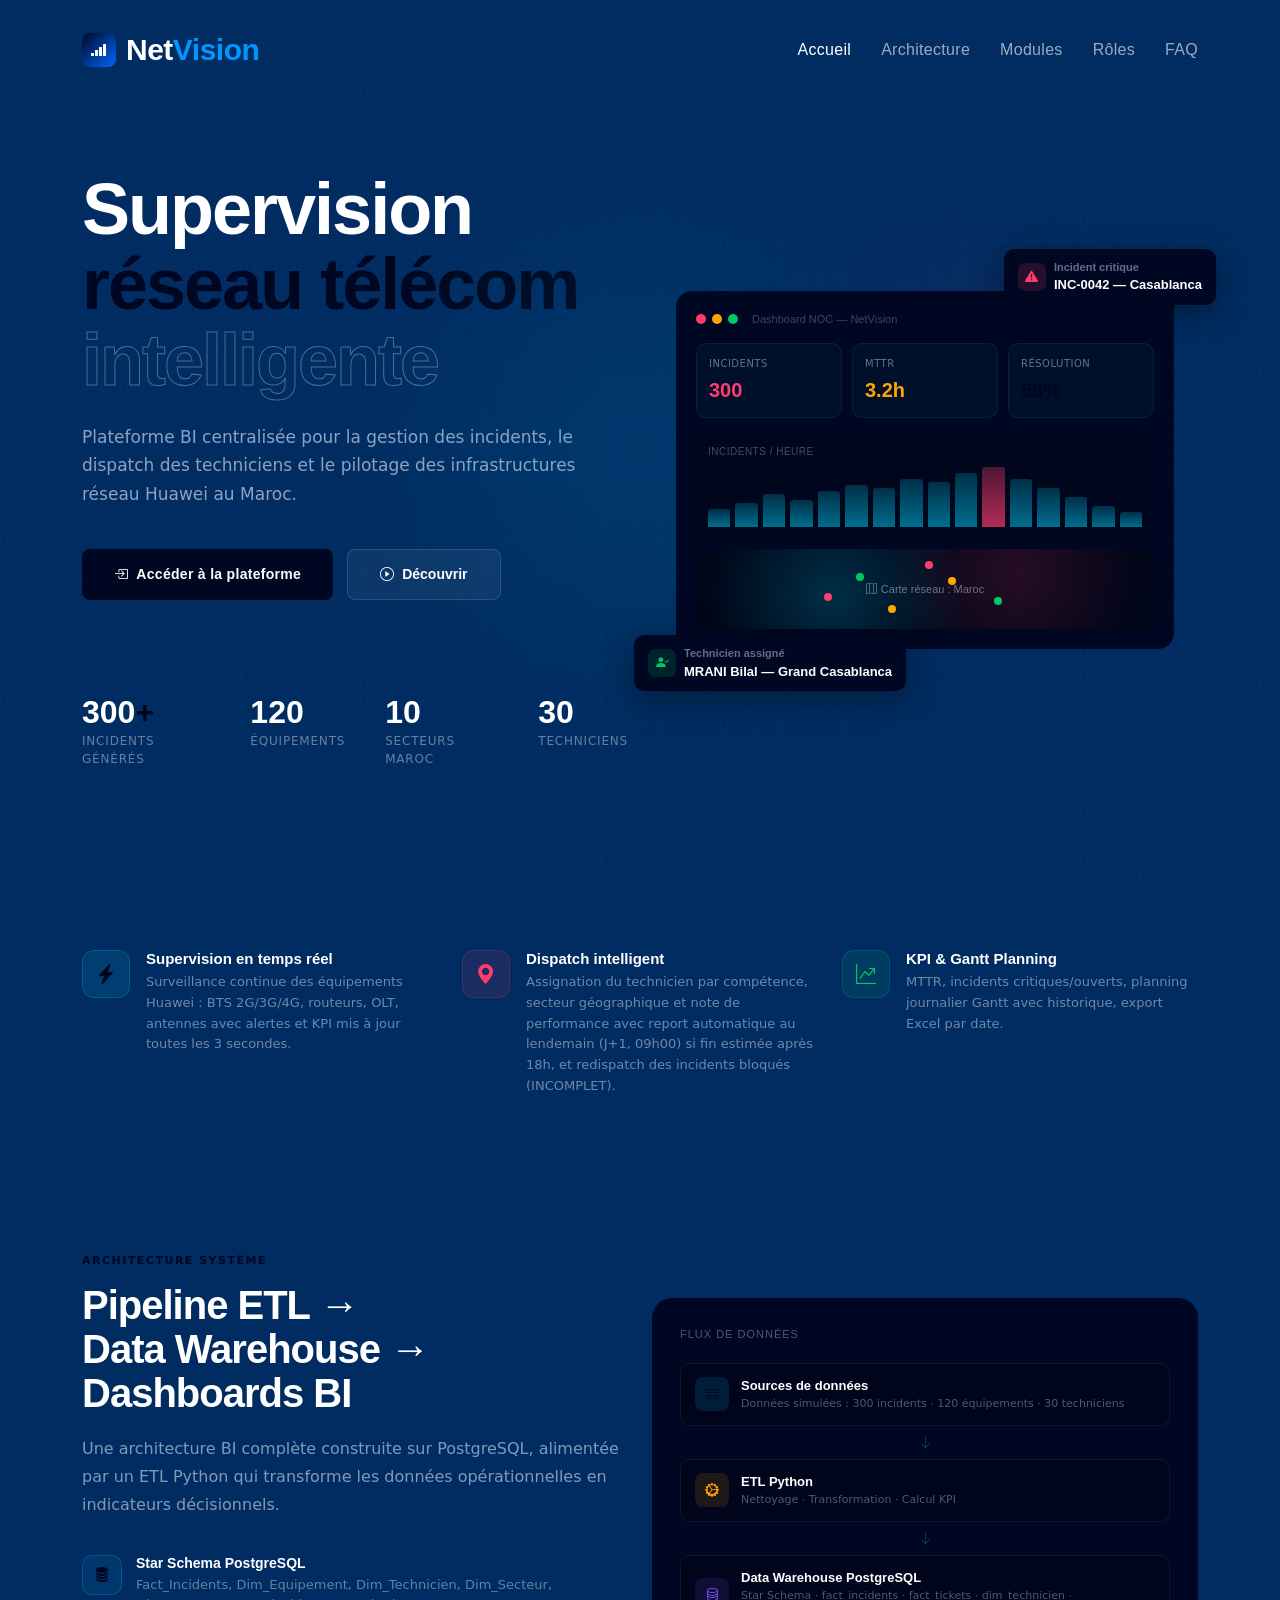
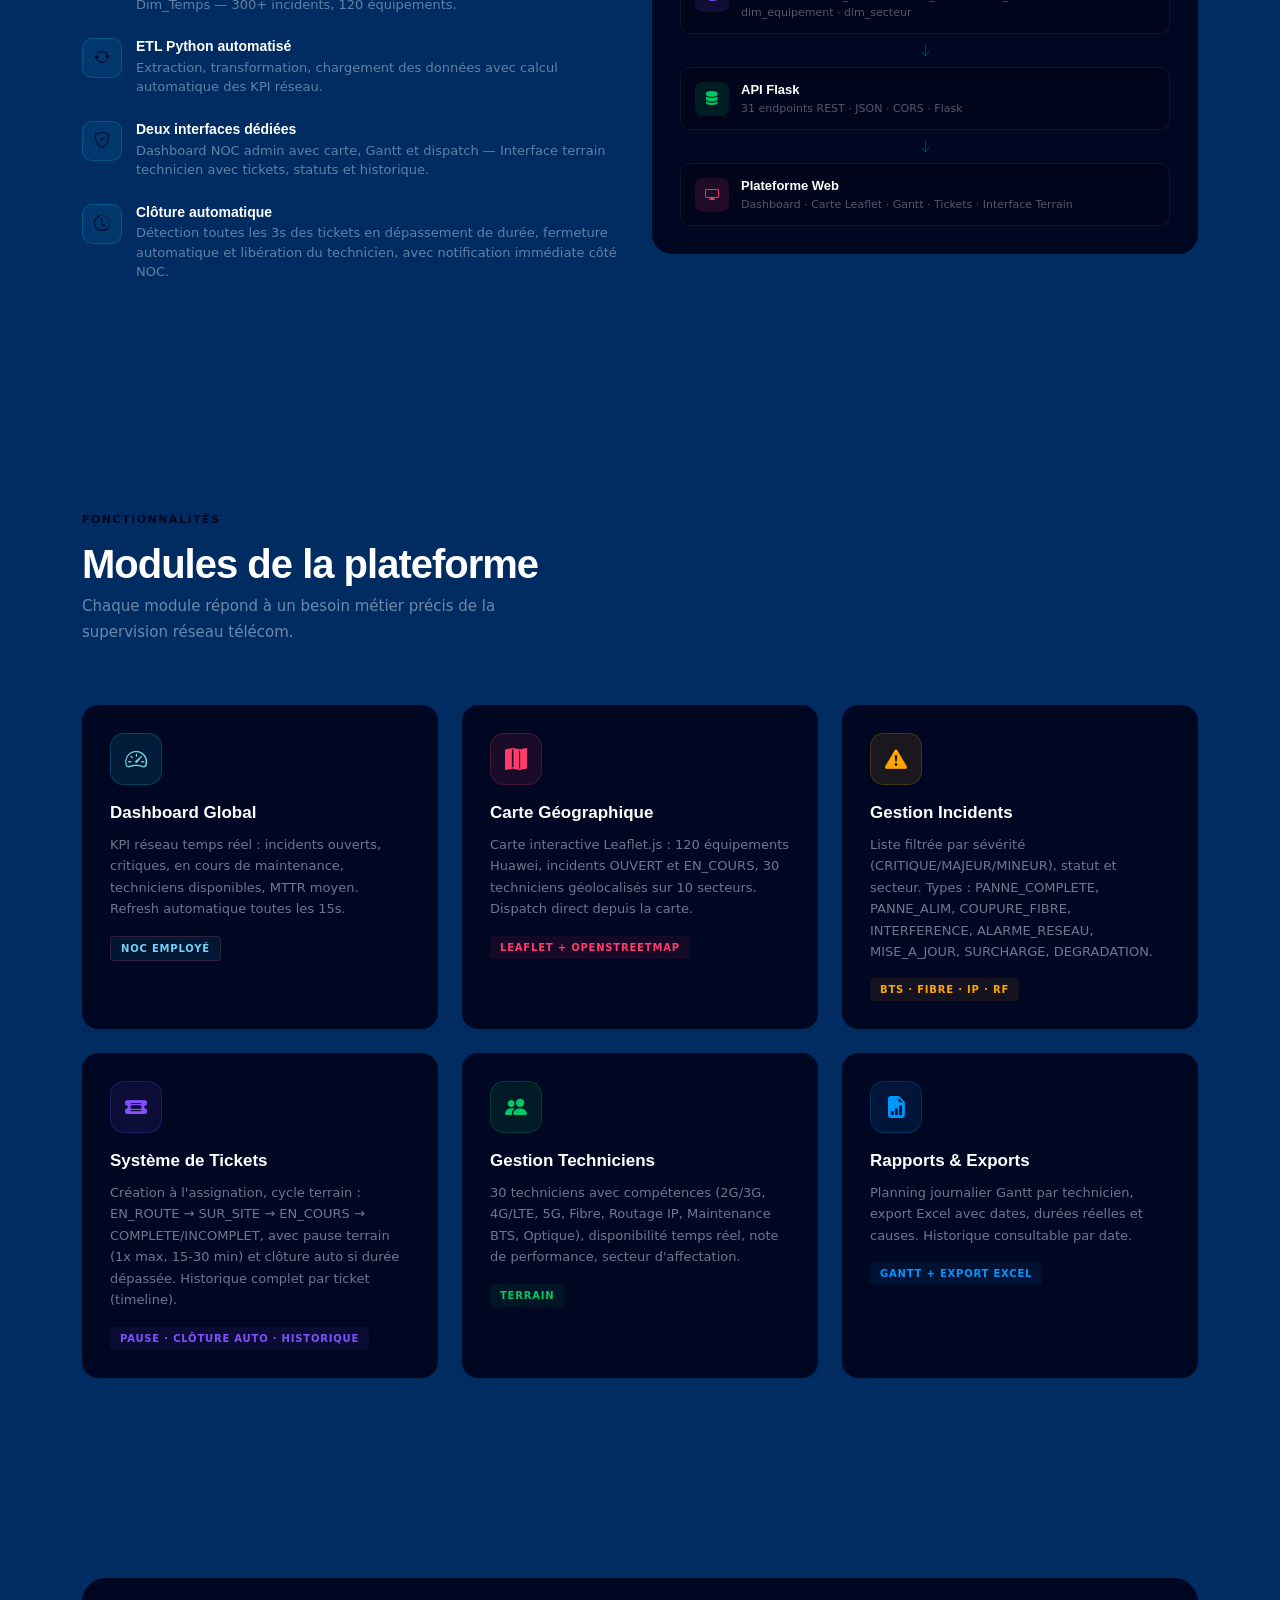
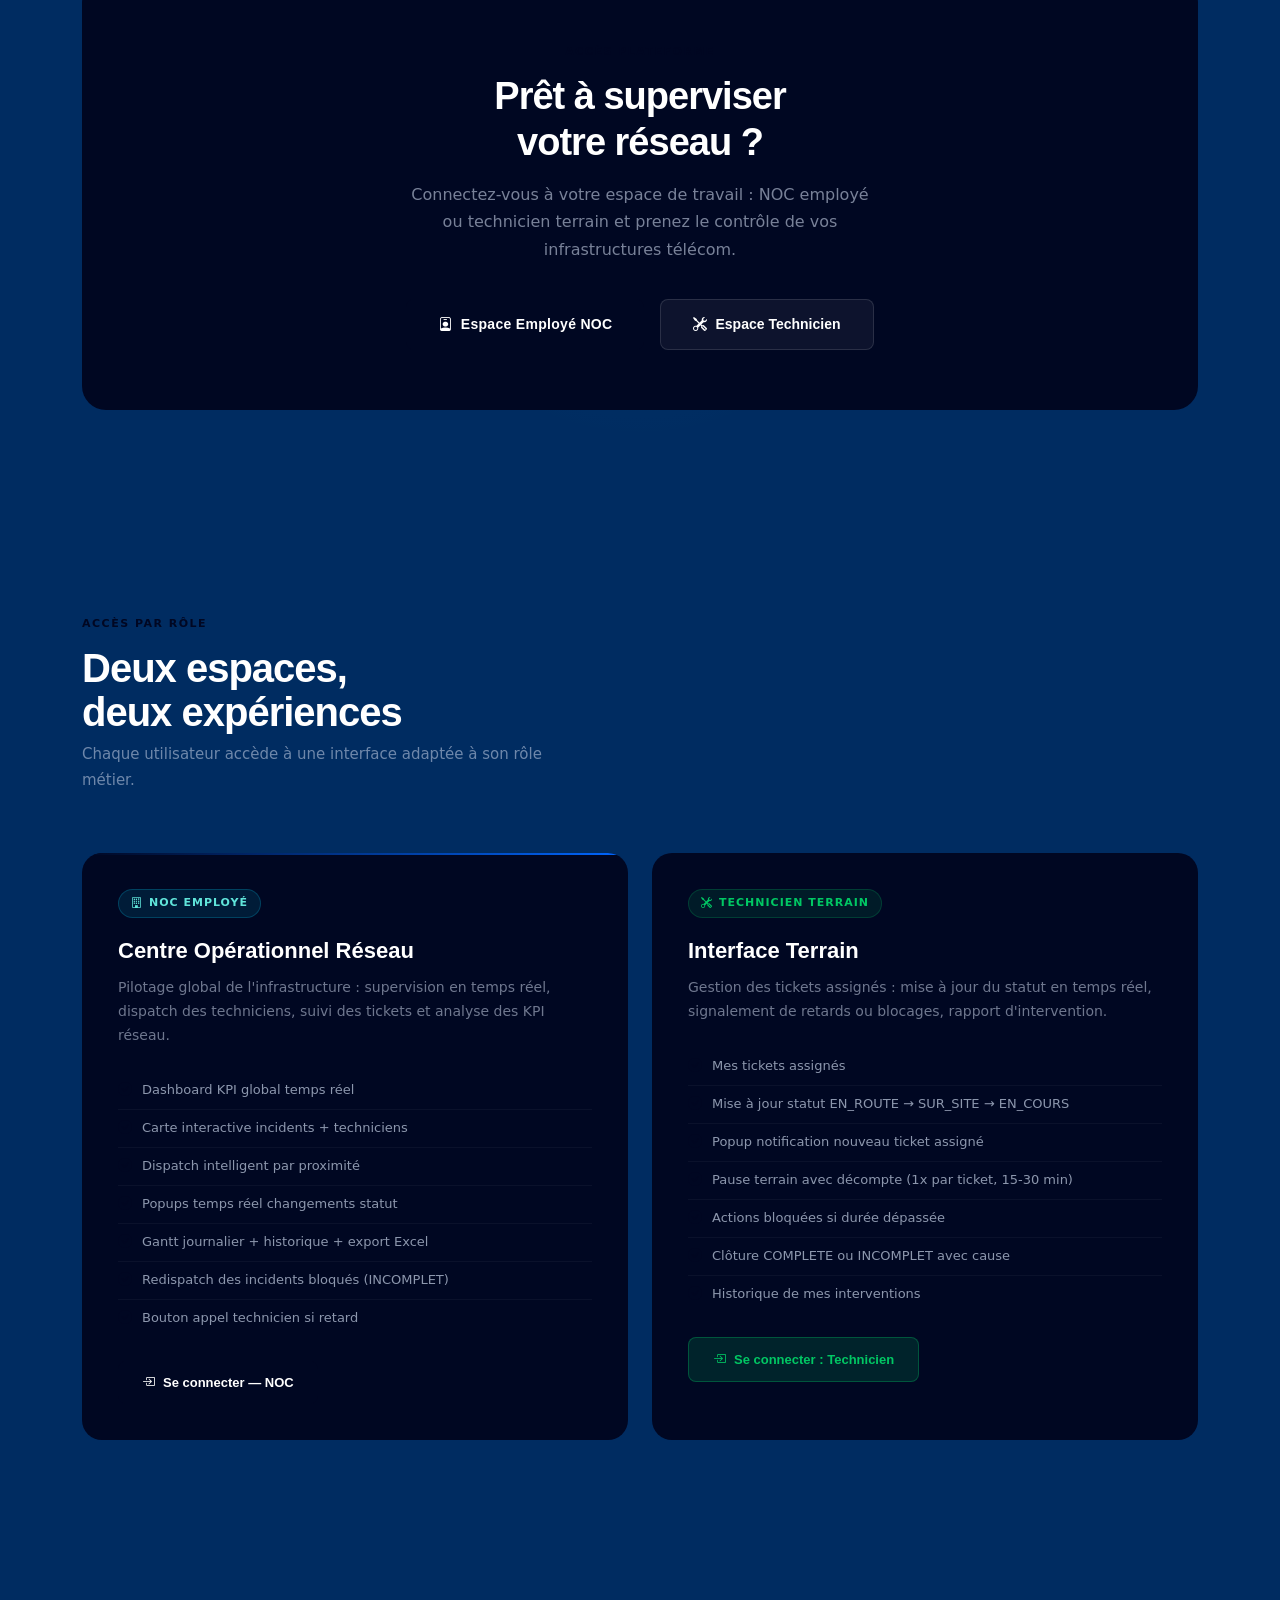
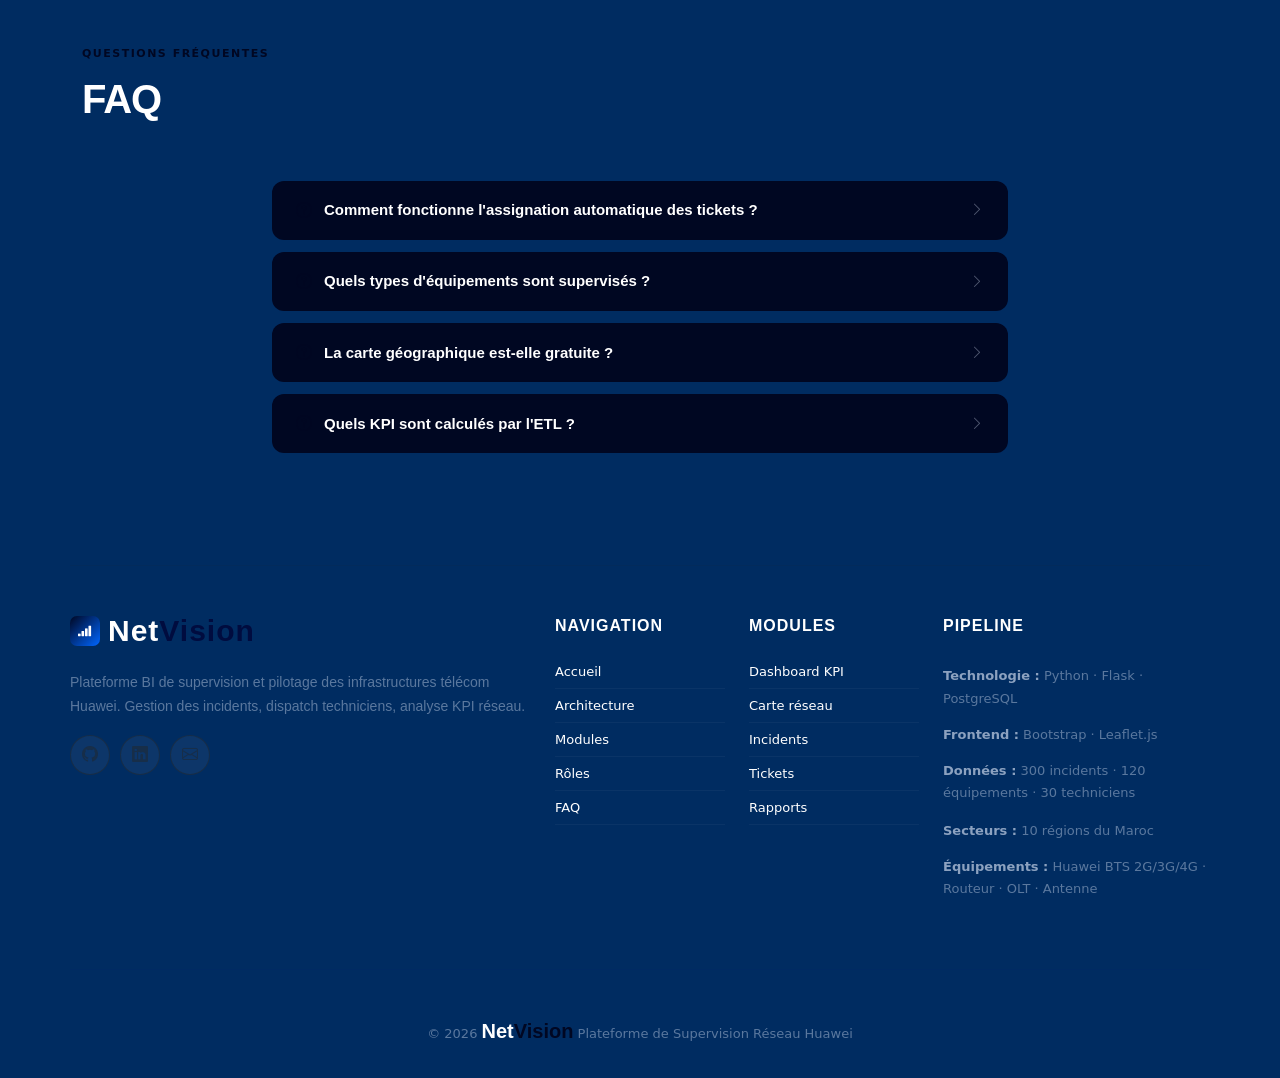
==== commit 8ce6a41d: "Update index.html" ====
--- a/templates/logis-new-1.0.0/index.html
+++ b/templates/logis-new-1.0.0/index.html
@@ -4,7 +4,7 @@
 <head>
   <meta charset="utf-8">
   <meta content="width=device-width, initial-scale=1.0" name="viewport">
-  <title>NetVision — Plateforme de Supervision Réseau</title>
+  <title>NetVision</title>
   <meta name="description" content="Plateforme BI de supervision et de pilotage des infrastructures télécom Huawei">
 
   <!-- Fonts -->
@@ -171,7 +171,7 @@
                     <div class="map-dot" style="background:#00c864;top:30%;left:35%;animation-delay:.8s"></div>
                     <div class="map-dot" style="background:#ffa500;top:70%;left:42%;animation-delay:1.2s"></div>
                   </div>
-                  <span class="map-label"><i class="bi bi-map me-1"></i>Carte réseau — Maroc</span>
+                  <span class="map-label"><i class="bi bi-map me-1"></i>Carte réseau : Maroc</span>
                 </div>
               </div>
 
@@ -201,7 +201,7 @@
               <div class="feat-icon cyan"><i class="bi bi-lightning-charge-fill"></i></div>
               <div>
                 <h4>Supervision en temps réel</h4>
-                <p>Surveillance continue des équipements Huawei — BTS 2G/3G/4G, routeurs, OLT, antennes — avec alertes et KPI mis à jour toutes les 15 secondes.</p>
+                <p>Surveillance continue des équipements Huawei : BTS 2G/3G/4G, routeurs, OLT, antennes avec alertes et KPI mis à jour toutes les 3 secondes.</p>
               </div>
             </div>
           </div>
@@ -211,7 +211,7 @@
               <div class="feat-icon red"><i class="bi bi-geo-alt-fill"></i></div>
               <div>
                 <h4>Dispatch intelligent</h4>
-                <p>Assignation du technicien par compétence, secteur géographique et note de performance — avec notification popup instantanée côté terrain.</p>
+                <p>Assignation du technicien par compétence, secteur géographique et note de performance avec report automatique au lendemain (J+1, 09h00) si fin estimée après 18h, et redispatch des incidents bloqués (INCOMPLET).</p>
               </div>
             </div>
           </div>
@@ -263,6 +263,14 @@
               <div>
                 <h5>Deux interfaces dédiées</h5>
                 <p>Dashboard NOC admin avec carte, Gantt et dispatch — Interface terrain technicien avec tickets, statuts et historique.</p>
+              </div>
+            </div>
+
+            <div class="about-feature">
+              <div class="about-feature-icon"><i class="bi bi-clock-history"></i></div>
+              <div>
+                <h5>Clôture automatique</h5>
+                <p>Détection toutes les 3s des tickets en dépassement de durée, fermeture automatique et libération du technicien, avec notification immédiate côté NOC.</p>
               </div>
             </div>
           </div>
@@ -299,7 +307,7 @@
                   <div class="schema-step-icon s4"><i class="bi bi-server"></i></div>
                   <div>
                     <div class="schema-step-label">API Flask</div>
-                    <div class="schema-step-sub">25+ endpoints REST · JSON · CORS · Flask</div>
+                    <div class="schema-step-sub">31 endpoints REST · JSON · CORS · Flask</div>
                   </div>
                 </div>
                 <div class="schema-arrow"><i class="bi bi-arrow-down"></i></div>
@@ -332,12 +340,12 @@
 
           <div class="col-lg-4 col-md-6" data-aos="fade-up" data-aos-delay="100">
             <div class="module-card">
-              <div class="mc-icon" style="background:rgba(0,212,255,0.1);color:var(--accent-color);border:1px solid rgba(0,212,255,0.2)">
+              <div class="mc-icon" style="background:rgba(0,212,255,0.1);color:#79cedd;border:1px solid rgba(255,60,110,0.2);border:1px solid rgba(0,212,255,0.2)">
                 <i class="bi bi-speedometer2"></i>
               </div>
               <h3>Dashboard Global</h3>
-              <p>KPI réseau temps réel — incidents ouverts, critiques, en cours de maintenance, techniciens disponibles, MTTR moyen. Refresh automatique toutes les 15s.</p>
-              <span class="mc-tag" style="background:rgba(0,212,255,0.08);color:var(--accent-color)">NOC Employé</span>
+              <p>KPI réseau temps réel : incidents ouverts, critiques, en cours de maintenance, techniciens disponibles, MTTR moyen. Refresh automatique toutes les 15s.</p>
+              <span class="mc-tag" style="background:rgba(0,212,255,0.08);color:#74d0f7;border:1px solid rgba(255,60,110,0.2)">NOC Employé</span>
             </div>
           </div>
 
@@ -347,7 +355,7 @@
                 <i class="bi bi-map-fill"></i>
               </div>
               <h3>Carte Géographique</h3>
-              <p>Carte interactive Leaflet.js — 120 équipements Huawei, incidents OUVERT et EN_COURS, 30 techniciens géolocalisés sur 10 secteurs. Dispatch direct depuis la carte.</p>
+              <p>Carte interactive Leaflet.js : 120 équipements Huawei, incidents OUVERT et EN_COURS, 30 techniciens géolocalisés sur 10 secteurs. Dispatch direct depuis la carte.</p>
               <span class="mc-tag" style="background:rgba(255,60,110,0.08);color:#ff3c6e">Leaflet + OpenStreetMap</span>
             </div>
           </div>
@@ -358,7 +366,7 @@
                 <i class="bi bi-exclamation-triangle-fill"></i>
               </div>
               <h3>Gestion Incidents</h3>
-              <p>Liste filtrée par sévérité (CRITIQUE/MAJEUR/MINEUR), statut et secteur. Types : PANNE_COMPLETE, COUPURE_FIBRE, INTERFERENCE, ALARME_RESEAU, MISE_A_JOUR, SURCHARGE, DEGRADATION.</p>
+              <p>Liste filtrée par sévérité (CRITIQUE/MAJEUR/MINEUR), statut et secteur. Types : PANNE_COMPLETE, PANNE_ALIM, COUPURE_FIBRE, INTERFERENCE, ALARME_RESEAU, MISE_A_JOUR, SURCHARGE, DEGRADATION.</p>
               <span class="mc-tag" style="background:rgba(255,165,0,0.08);color:#ffa500">BTS · Fibre · IP · RF</span>
             </div>
           </div>
@@ -369,8 +377,8 @@
                 <i class="bi bi-ticket-detailed-fill"></i>
               </div>
               <h3>Système de Tickets</h3>
-              <p>Création à l'assignation, cycle terrain : NULL → EN_ROUTE → SUR_SITE → EN_COURS → COMPLETE/INCOMPLET. Fermeture automatique si durée estimée dépassée.</p>
-              <span class="mc-tag" style="background:rgba(130,80,255,0.08);color:#8250ff">Cycle complet terrain</span>
+              <p>Création à l'assignation, cycle terrain : EN_ROUTE → SUR_SITE → EN_COURS → COMPLETE/INCOMPLET, avec pause terrain (1x max, 15-30 min) et clôture auto si durée dépassée. Historique complet par ticket (timeline).</p>
+              <span class="mc-tag" style="background:rgba(130,80,255,0.08);color:#8250ff">Pause · Clôture auto · Historique</span>
             </div>
           </div>
 
@@ -380,7 +388,7 @@
                 <i class="bi bi-people-fill"></i>
               </div>
               <h3>Gestion Techniciens</h3>
-              <p>30 techniciens avec compétences (RF, FIBRE, ALIMENTATION, RESEAU_IP…), disponibilité temps réel, note de performance, secteur d'affectation.</p>
+              <p>30 techniciens avec compétences (2G/3G, 4G/LTE, 5G, Fibre, Routage IP, Maintenance BTS, Optique), disponibilité temps réel, note de performance, secteur d'affectation.</p>
               <span class="mc-tag" style="background:rgba(0,200,100,0.08);color:#00c864">Terrain</span>
             </div>
           </div>
@@ -407,7 +415,7 @@
         <div class="cta-box" data-aos="zoom-in">
           <div class="section-tag">Accès plateforme</div>
           <h2>Prêt à superviser<br>votre réseau ?</h2>
-          <p>Connectez-vous à votre espace de travail — NOC employé ou technicien terrain — et prenez le contrôle de vos infrastructures télécom.</p>
+          <p>Connectez-vous à votre espace de travail : NOC employé ou technicien terrain et prenez le contrôle de vos infrastructures télécom.</p>
           <div class="d-flex gap-3 justify-content-center flex-wrap">
             <a href="noc_admin.html" class="btn-primary-custom" style="color: white;">
               <i class="bi bi-person-badge" style="color: white;"></i>
@@ -438,13 +446,14 @@
             <div class="role-card featured-role">
               <div class="role-badge emp"><i class="bi bi-building"></i> NOC Employé</div>
               <h3>Centre Opérationnel Réseau</h3>
-              <p>Pilotage global de l'infrastructure — supervision en temps réel, dispatch des techniciens, suivi des tickets et analyse des KPI réseau.</p>
+              <p>Pilotage global de l'infrastructure : supervision en temps réel, dispatch des techniciens, suivi des tickets et analyse des KPI réseau.</p>
               <ul class="role-features">
                 <li><i class="bi bi-check-circle-fill"></i> Dashboard KPI global temps réel</li>
                 <li><i class="bi bi-check-circle-fill"></i> Carte interactive incidents + techniciens</li>
                 <li><i class="bi bi-check-circle-fill"></i> Dispatch intelligent par proximité</li>
                 <li><i class="bi bi-check-circle-fill"></i> Popups temps réel changements statut</li>
                 <li><i class="bi bi-check-circle-fill"></i> Gantt journalier + historique + export Excel</li>
+                <li><i class="bi bi-check-circle-fill"></i> Redispatch des incidents bloqués (INCOMPLET)</li>
                 <li><i class="bi bi-check-circle-fill"></i> Bouton appel technicien si retard</li>
               </ul>
               <a href="login.html" class="role-login-btn emp-btn" style="color: white;">
@@ -458,18 +467,19 @@
             <div class="role-card">
               <div class="role-badge tech"><i class="bi bi-tools"></i> Technicien Terrain</div>
               <h3>Interface Terrain</h3>
-              <p>Gestion des tickets assignés — mise à jour du statut en temps réel, signalement de retards ou blocages, rapport d'intervention.</p>
+              <p>Gestion des tickets assignés : mise à jour du statut en temps réel, signalement de retards ou blocages, rapport d'intervention.</p>
               <ul class="role-features">
                 <li><i class="bi bi-check-circle-fill"></i> Mes tickets assignés</li>
                 <li><i class="bi bi-check-circle-fill"></i> Mise à jour statut EN_ROUTE → SUR_SITE → EN_COURS</li>
                 <li><i class="bi bi-check-circle-fill"></i> Popup notification nouveau ticket assigné</li>
+                <li><i class="bi bi-check-circle-fill"></i> Pause terrain avec décompte (1x par ticket, 15-30 min)</li>
                 <li><i class="bi bi-check-circle-fill"></i> Actions bloquées si durée dépassée</li>
                 <li><i class="bi bi-check-circle-fill"></i> Clôture COMPLETE ou INCOMPLET avec cause</li>
                 <li><i class="bi bi-check-circle-fill"></i> Historique de mes interventions</li>
               </ul>
               <a href="login.html" class="role-login-btn tech-btn">
                 <i class="bi bi-box-arrow-in-right"></i>
-                Se connecter — Technicien
+                Se connecter : Technicien
               </a>
             </div>
           </div>
@@ -501,7 +511,7 @@
                   <i class="faq-toggle bi bi-chevron-right"></i>
                 </h3>
                 <div class="faq-content">
-                  <p>L'admin NOC sélectionne l'incident et clique sur Dispatch. Le système trie les techniciens disponibles par : compétence correspondant au type d'incident (RF, FIBRE, ALIMENTATION...), même secteur géographique, meilleure note de performance, puis distance. Le premier de la liste reçoit un badge "★ Meilleur".</p>
+                  <p>L'admin NOC sélectionne l'incident et clique sur Dispatch. Le système trie les techniciens disponibles par : compétence correspondant au type d'incident (2G/3G, 4G/LTE, 5G, Fibre, Routage IP...), même secteur géographique, meilleure note de performance, puis distance. Le premier de la liste reçoit un badge "★ Meilleur". Si la fin estimée de l'intervention dépasse 18h00, l'assignation est reportée au lendemain (J+1, 09h00).</p>
                 </div>
               </div>
 
@@ -534,7 +544,7 @@
                   <i class="faq-toggle bi bi-chevron-right"></i>
                 </h3>
                 <div class="faq-content">
-                  <p>Incidents ouverts et critiques (décrémentés à la résolution), techniciens disponibles, tickets actifs, MTTR moyen, durée estimée moyenne. Les KPI sont recalculés en temps réel depuis PostgreSQL toutes les 15 secondes.</p>
+                  <p>Incidents ouverts et critiques (décrémentés à la résolution), techniciens disponibles, tickets actifs, MTTR moyen, durée estimée moyenne. Les KPI sont recalculés en temps réel depuis PostgreSQL toutes les 3 secondes. En parallèle, un job vérifie toutes les 3 secondes les tickets en dépassement de durée pour les clôturer automatiquement.</p>
                 </div>
               </div>
 
@@ -603,7 +613,7 @@
     </div>
 
     <div class="container copyright text-center mt-4">
-      <p>© 2026 <strong class="sitename">Net<span>Vision</span></strong> — Plateforme de Supervision Réseau Huawei</p>
+      <p>© 2026 <strong class="sitename">Net<span>Vision</span></strong> Plateforme de Supervision Réseau Huawei</p>
     </div>
   </footer>
 
--- a/templates/logis-new-1.0.0/assets/css/main.css
+++ b/templates/logis-new-1.0.0/assets/css/main.css
@@ -872,7 +872,7 @@
       margin-bottom: 20px;
     }
 
-    .role-badge.emp { background: rgba(0,212,255,0.1); color: var(--accent-color); border: 1px solid rgba(0,212,255,0.2); }
+    .role-badge.emp { background: rgba(0,212,255,0.1); color: #60e5da; border: 1px solid rgba(0,212,255,0.2); }
     .role-badge.tech { background: rgba(0,200,100,0.1); color: #00c864; border: 1px solid rgba(0,200,100,0.2); }
 
     .role-card h3 {
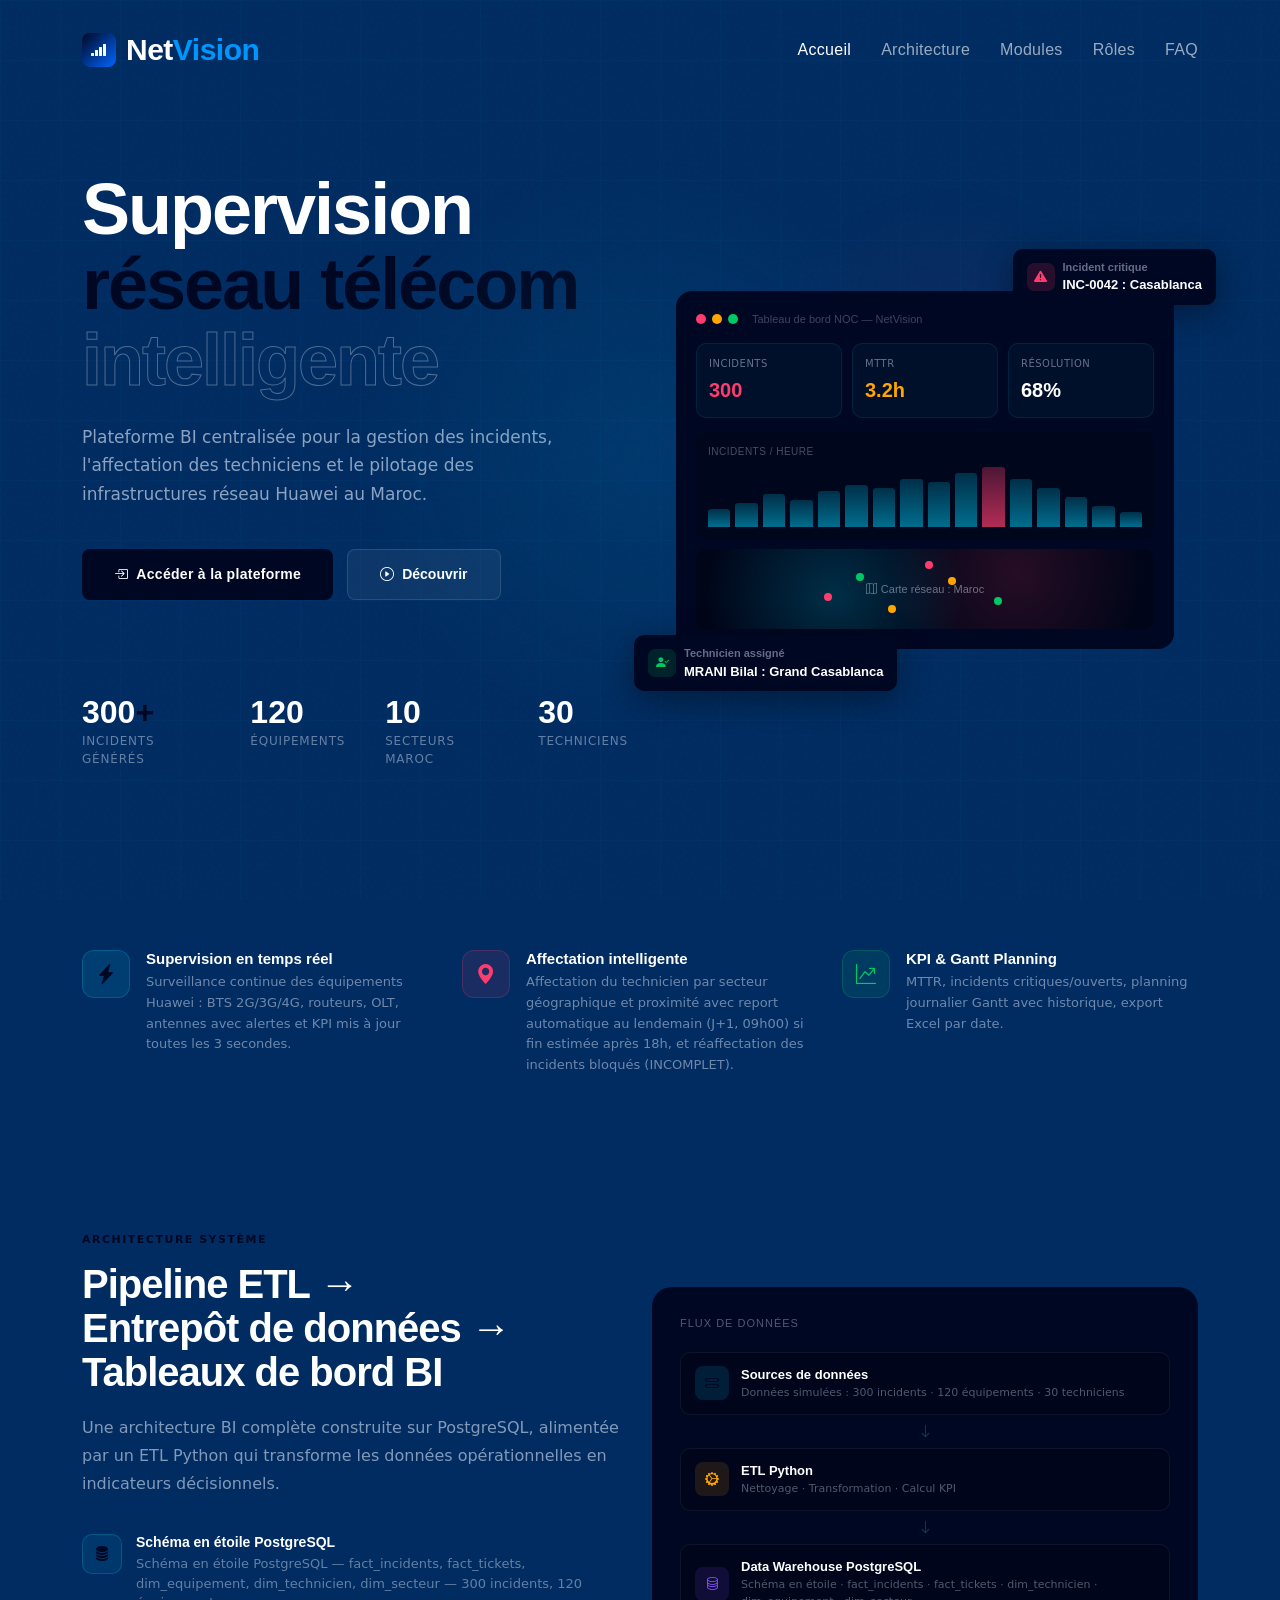
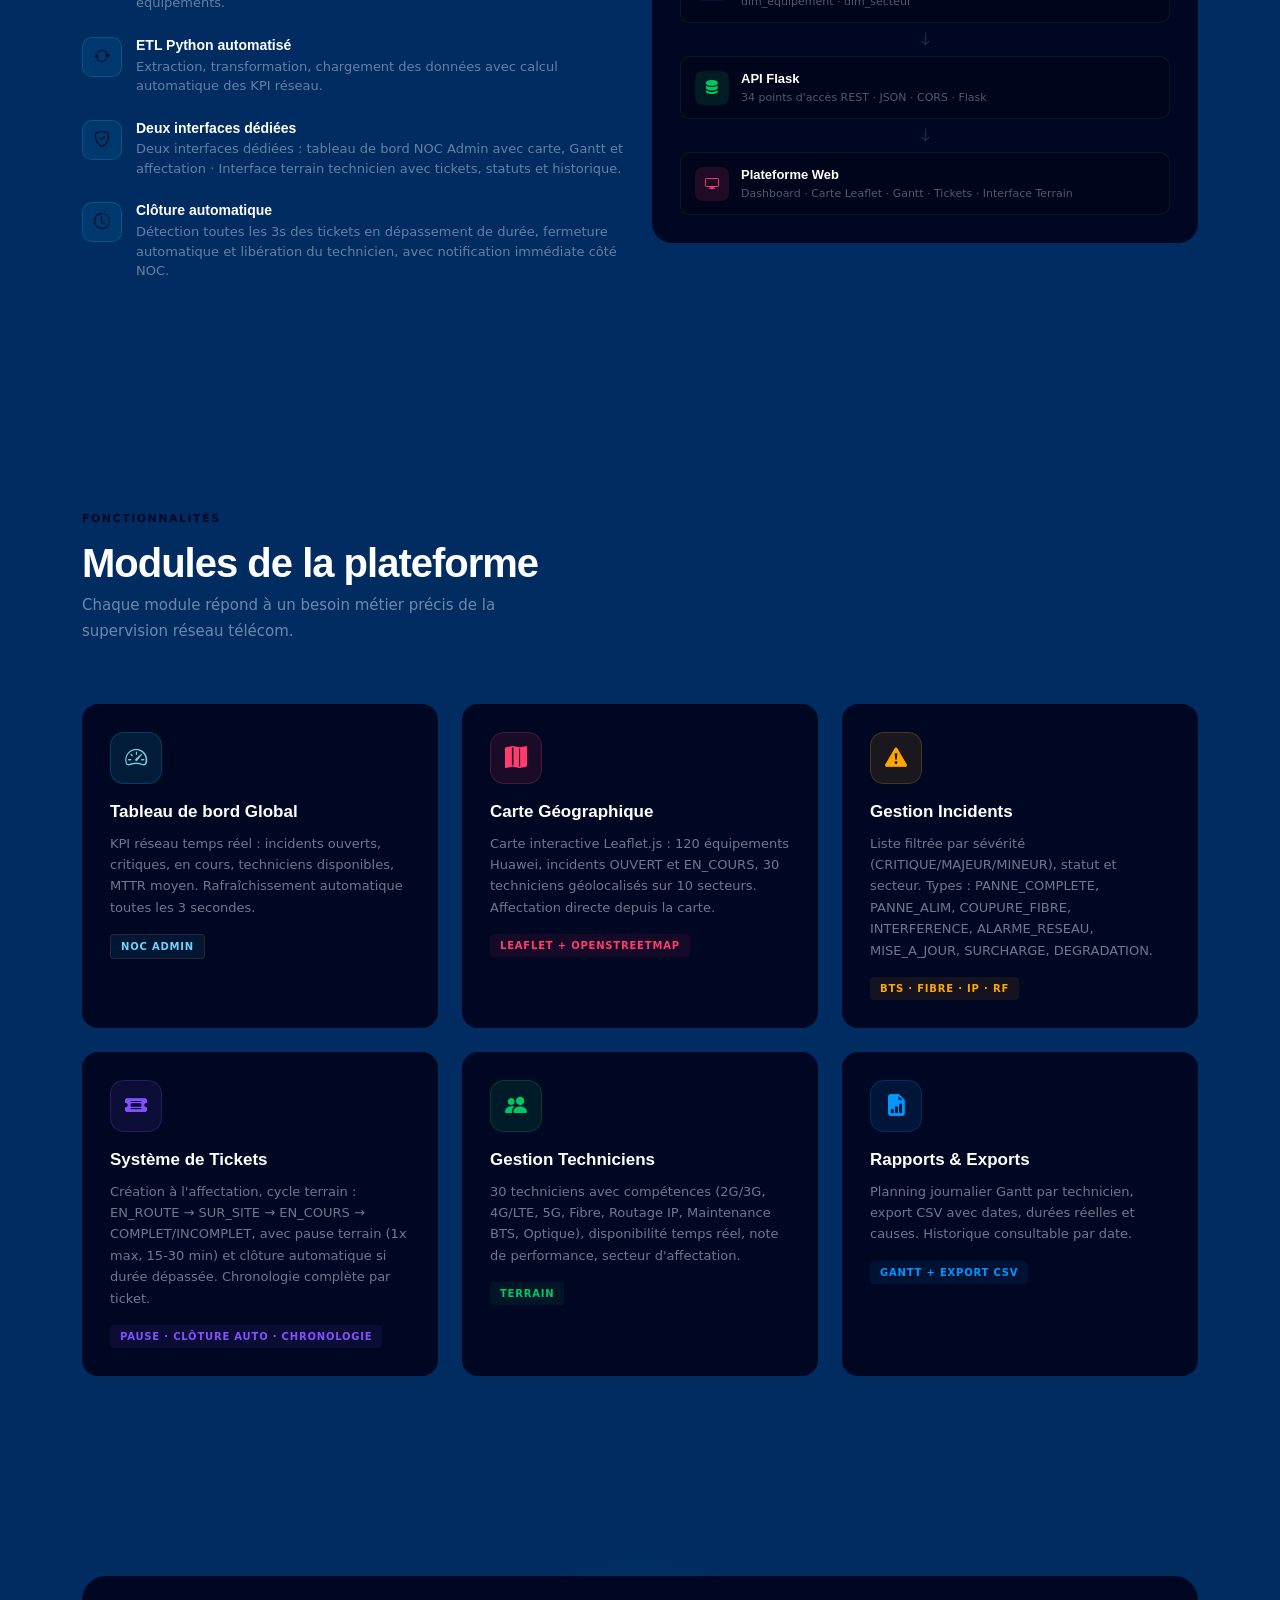
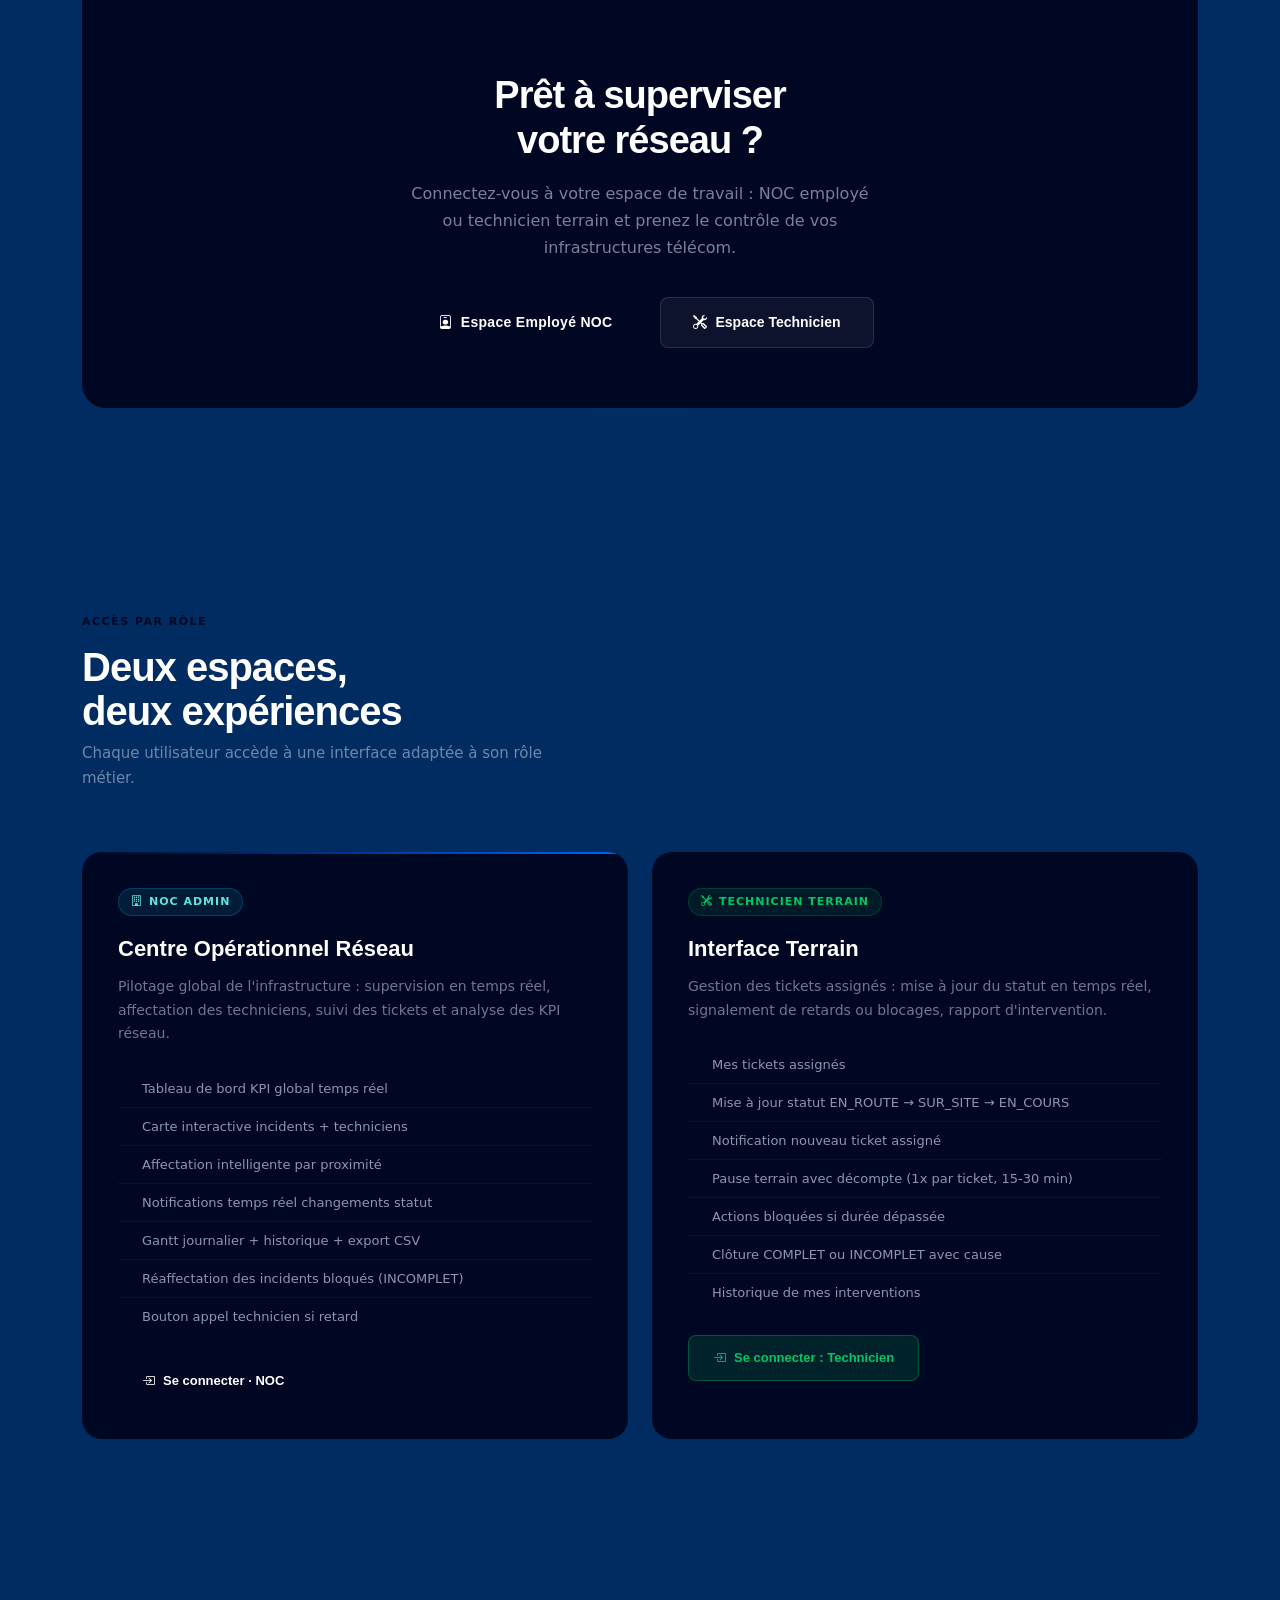
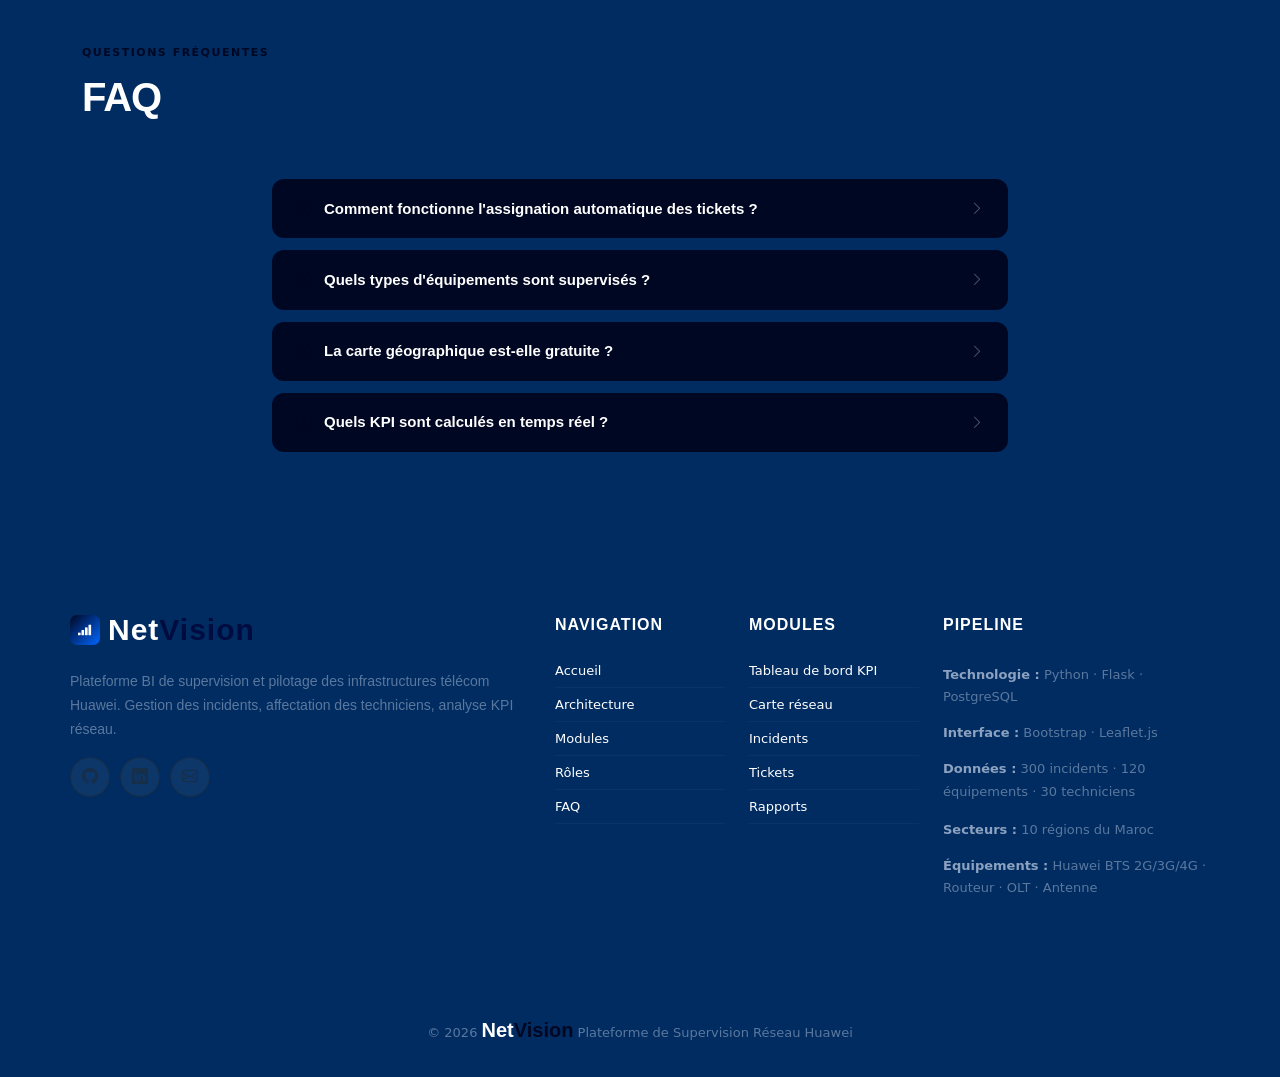
==== commit 26bd1711: "Update index.html" ====
--- a/templates/logis-new-1.0.0/index.html
+++ b/templates/logis-new-1.0.0/index.html
@@ -71,7 +71,7 @@
               <span class="accent-2">intelligente</span>
             </h1>
 
-            <p>Plateforme BI centralisée pour la gestion des incidents, le dispatch des techniciens et le pilotage des infrastructures réseau Huawei au Maroc.</p>
+            <p>Plateforme BI centralisée pour la gestion des incidents, l'affectation des techniciens et le pilotage des infrastructures réseau Huawei au Maroc.</p>
 
             <div class="hero-btns">
               <a href="login.html" class="btn-primary-custom" style="color: white;">
@@ -113,7 +113,7 @@
                 </div>
                 <div>
                   <div style="font-size:11px;color:rgba(200,212,232,0.5)">Incident critique</div>
-                  <div style="font-size:13px">INC-0042 — Casablanca</div>
+                  <div style="font-size:13px">INC-0042 : Casablanca</div>
                 </div>
               </div>
 
@@ -122,7 +122,7 @@
                   <div class="dp-dot" style="background:#ff3c6e"></div>
                   <div class="dp-dot" style="background:#ffa500"></div>
                   <div class="dp-dot" style="background:#00c864"></div>
-                  <span style="font-size:11px;color:rgba(200,212,232,0.3);margin-left:8px;font-family:var(--heading-font)">Dashboard NOC — NetVision</span>
+                  <span style="font-size:11px;color:rgba(200,212,232,0.3);margin-left:8px;font-family:var(--heading-font)">Tableau de bord NOC — NetVision</span>
                 </div>
 
                 <div class="dp-kpis">
@@ -136,7 +136,7 @@
                   </div>
                   <div class="dp-kpi">
                     <div class="k-label">Résolution</div>
-                    <div class="k-val cyan">68%</div>
+                    <div class="k-val white">68%</div>
                   </div>
                 </div>
 
@@ -181,7 +181,7 @@
                 </div>
                 <div>
                   <div style="font-size:11px;color:rgba(200,212,232,0.5)">Technicien assigné</div>
-                  <div style="font-size:13px">MRANI Bilal — Grand Casablanca</div>
+                  <div style="font-size:13px">MRANI Bilal : Grand Casablanca</div>
                 </div>
               </div>
             </div>
@@ -210,8 +210,8 @@
             <div class="feat-item">
               <div class="feat-icon red"><i class="bi bi-geo-alt-fill"></i></div>
               <div>
-                <h4>Dispatch intelligent</h4>
-                <p>Assignation du technicien par compétence, secteur géographique et note de performance avec report automatique au lendemain (J+1, 09h00) si fin estimée après 18h, et redispatch des incidents bloqués (INCOMPLET).</p>
+                <h4>Affectation intelligente</h4>
+                <p>Affectation du technicien par secteur géographique et proximité avec report automatique au lendemain (J+1, 09h00) si fin estimée après 18h, et réaffectation des incidents bloqués (INCOMPLET).</p>
               </div>
             </div>
           </div>
@@ -237,7 +237,7 @@
 
           <div class="col-lg-6" data-aos="fade-up">
             <div class="section-tag">Architecture système</div>
-            <h2>Pipeline ETL →<br>Data Warehouse →<br>Dashboards BI</h2>
+            <h2>Pipeline ETL →<br>Entrepôt de données →<br>Tableaux de bord BI</h2>
             <p class="lead-text">
               Une architecture BI complète construite sur PostgreSQL, alimentée par un ETL Python qui transforme les données opérationnelles en indicateurs décisionnels.
             </p>
@@ -245,8 +245,8 @@
             <div class="about-feature">
               <div class="about-feature-icon"><i class="bi bi-database-fill"></i></div>
               <div>
-                <h5>Star Schema PostgreSQL</h5>
-                <p>Fact_Incidents, Dim_Equipement, Dim_Technicien, Dim_Secteur, Dim_Temps — 300+ incidents, 120 équipements.</p>
+                <h5>Schéma en étoile PostgreSQL</h5>
+                <p>Schéma en étoile PostgreSQL — fact_incidents, fact_tickets, dim_equipement, dim_technicien, dim_secteur — 300 incidents, 120 équipements.</p>
               </div>
             </div>
 
@@ -262,7 +262,7 @@
               <div class="about-feature-icon"><i class="bi bi-shield-check"></i></div>
               <div>
                 <h5>Deux interfaces dédiées</h5>
-                <p>Dashboard NOC admin avec carte, Gantt et dispatch — Interface terrain technicien avec tickets, statuts et historique.</p>
+                <p>Deux interfaces dédiées : tableau de bord NOC Admin avec carte, Gantt et affectation · Interface terrain technicien avec tickets, statuts et historique.</p>
               </div>
             </div>
 
@@ -299,7 +299,7 @@
                   <div class="schema-step-icon s3"><i class="bi bi-database"></i></div>
                   <div>
                     <div class="schema-step-label">Data Warehouse PostgreSQL</div>
-                    <div class="schema-step-sub">Star Schema · fact_incidents · fact_tickets · dim_technicien · dim_equipement · dim_secteur</div>
+                    <div class="schema-step-sub">Schéma en étoile · fact_incidents · fact_tickets · dim_technicien · dim_equipement · dim_secteur</div>
                   </div>
                 </div>
                 <div class="schema-arrow"><i class="bi bi-arrow-down"></i></div>
@@ -307,7 +307,7 @@
                   <div class="schema-step-icon s4"><i class="bi bi-server"></i></div>
                   <div>
                     <div class="schema-step-label">API Flask</div>
-                    <div class="schema-step-sub">31 endpoints REST · JSON · CORS · Flask</div>
+                    <div class="schema-step-sub">34 points d'accès REST · JSON · CORS · Flask</div>
                   </div>
                 </div>
                 <div class="schema-arrow"><i class="bi bi-arrow-down"></i></div>
@@ -343,9 +343,9 @@
               <div class="mc-icon" style="background:rgba(0,212,255,0.1);color:#79cedd;border:1px solid rgba(255,60,110,0.2);border:1px solid rgba(0,212,255,0.2)">
                 <i class="bi bi-speedometer2"></i>
               </div>
-              <h3>Dashboard Global</h3>
-              <p>KPI réseau temps réel : incidents ouverts, critiques, en cours de maintenance, techniciens disponibles, MTTR moyen. Refresh automatique toutes les 15s.</p>
-              <span class="mc-tag" style="background:rgba(0,212,255,0.08);color:#74d0f7;border:1px solid rgba(255,60,110,0.2)">NOC Employé</span>
+              <h3>Tableau de bord Global</h3>
+              <p>KPI réseau temps réel : incidents ouverts, critiques, en cours, techniciens disponibles, MTTR moyen. Rafraîchissement automatique toutes les 3 secondes.</p>
+              <span class="mc-tag" style="background:rgba(0,212,255,0.08);color:#74d0f7;border:1px solid rgba(255,60,110,0.2)">NOC Admin</span>
             </div>
           </div>
 
@@ -355,7 +355,7 @@
                 <i class="bi bi-map-fill"></i>
               </div>
               <h3>Carte Géographique</h3>
-              <p>Carte interactive Leaflet.js : 120 équipements Huawei, incidents OUVERT et EN_COURS, 30 techniciens géolocalisés sur 10 secteurs. Dispatch direct depuis la carte.</p>
+              <p>Carte interactive Leaflet.js : 120 équipements Huawei, incidents OUVERT et EN_COURS, 30 techniciens géolocalisés sur 10 secteurs. Affectation directe depuis la carte.</p>
               <span class="mc-tag" style="background:rgba(255,60,110,0.08);color:#ff3c6e">Leaflet + OpenStreetMap</span>
             </div>
           </div>
@@ -377,8 +377,8 @@
                 <i class="bi bi-ticket-detailed-fill"></i>
               </div>
               <h3>Système de Tickets</h3>
-              <p>Création à l'assignation, cycle terrain : EN_ROUTE → SUR_SITE → EN_COURS → COMPLETE/INCOMPLET, avec pause terrain (1x max, 15-30 min) et clôture auto si durée dépassée. Historique complet par ticket (timeline).</p>
-              <span class="mc-tag" style="background:rgba(130,80,255,0.08);color:#8250ff">Pause · Clôture auto · Historique</span>
+              <p>Création à l'affectation, cycle terrain : EN_ROUTE → SUR_SITE → EN_COURS → COMPLET/INCOMPLET, avec pause terrain (1x max, 15-30 min) et clôture automatique si durée dépassée. Chronologie complète par ticket.</p>
+              <span class="mc-tag" style="background:rgba(130,80,255,0.08);color:#8250ff">Pause · Clôture auto · Chronologie</span>
             </div>
           </div>
 
@@ -399,8 +399,8 @@
                 <i class="bi bi-file-earmark-bar-graph-fill"></i>
               </div>
               <h3>Rapports & Exports</h3>
-              <p>Planning journalier Gantt par technicien, export Excel avec dates, durées réelles et causes. Historique consultable par date.</p>
-              <span class="mc-tag" style="background:rgba(0,150,255,0.08);color:#0096ff">Gantt + Export Excel</span>
+              <p>Planning journalier Gantt par technicien, export CSV avec dates, durées réelles et causes. Historique consultable par date.</p>
+              <span class="mc-tag" style="background:rgba(0,150,255,0.08);color:#0096ff">Gantt + Export CSV</span>
             </div>
           </div>
 
@@ -444,21 +444,21 @@
 
           <div class="col-lg-6" data-aos="fade-up" data-aos-delay="100">
             <div class="role-card featured-role">
-              <div class="role-badge emp"><i class="bi bi-building"></i> NOC Employé</div>
+              <div class="role-badge emp"><i class="bi bi-building"></i> NOC Admin</div>
               <h3>Centre Opérationnel Réseau</h3>
-              <p>Pilotage global de l'infrastructure : supervision en temps réel, dispatch des techniciens, suivi des tickets et analyse des KPI réseau.</p>
+              <p>Pilotage global de l'infrastructure : supervision en temps réel, affectation des techniciens, suivi des tickets et analyse des KPI réseau.</p>
               <ul class="role-features">
-                <li><i class="bi bi-check-circle-fill"></i> Dashboard KPI global temps réel</li>
+                <li><i class="bi bi-check-circle-fill"></i> Tableau de bord KPI global temps réel</li>
                 <li><i class="bi bi-check-circle-fill"></i> Carte interactive incidents + techniciens</li>
-                <li><i class="bi bi-check-circle-fill"></i> Dispatch intelligent par proximité</li>
-                <li><i class="bi bi-check-circle-fill"></i> Popups temps réel changements statut</li>
-                <li><i class="bi bi-check-circle-fill"></i> Gantt journalier + historique + export Excel</li>
-                <li><i class="bi bi-check-circle-fill"></i> Redispatch des incidents bloqués (INCOMPLET)</li>
+                <li><i class="bi bi-check-circle-fill"></i> Affectation intelligente par proximité</li>
+                <li><i class="bi bi-check-circle-fill"></i> Notifications temps réel changements statut</li>
+                <li><i class="bi bi-check-circle-fill"></i> Gantt journalier + historique + export CSV</li>
+                <li><i class="bi bi-check-circle-fill"></i> Réaffectation des incidents bloqués (INCOMPLET)</li>
                 <li><i class="bi bi-check-circle-fill"></i> Bouton appel technicien si retard</li>
               </ul>
               <a href="login.html" class="role-login-btn emp-btn" style="color: white;">
                 <i class="bi bi-box-arrow-in-right" style="color: white;"></i>
-                Se connecter — NOC
+                Se connecter · NOC
               </a>
             </div>
           </div>
@@ -471,10 +471,10 @@
               <ul class="role-features">
                 <li><i class="bi bi-check-circle-fill"></i> Mes tickets assignés</li>
                 <li><i class="bi bi-check-circle-fill"></i> Mise à jour statut EN_ROUTE → SUR_SITE → EN_COURS</li>
-                <li><i class="bi bi-check-circle-fill"></i> Popup notification nouveau ticket assigné</li>
+                <li><i class="bi bi-check-circle-fill"></i> Notification nouveau ticket assigné</li>
                 <li><i class="bi bi-check-circle-fill"></i> Pause terrain avec décompte (1x par ticket, 15-30 min)</li>
                 <li><i class="bi bi-check-circle-fill"></i> Actions bloquées si durée dépassée</li>
-                <li><i class="bi bi-check-circle-fill"></i> Clôture COMPLETE ou INCOMPLET avec cause</li>
+                <li><i class="bi bi-check-circle-fill"></i> Clôture COMPLET ou INCOMPLET avec cause</li>
                 <li><i class="bi bi-check-circle-fill"></i> Historique de mes interventions</li>
               </ul>
               <a href="login.html" class="role-login-btn tech-btn">
@@ -511,7 +511,7 @@
                   <i class="faq-toggle bi bi-chevron-right"></i>
                 </h3>
                 <div class="faq-content">
-                  <p>L'admin NOC sélectionne l'incident et clique sur Dispatch. Le système trie les techniciens disponibles par : compétence correspondant au type d'incident (2G/3G, 4G/LTE, 5G, Fibre, Routage IP...), même secteur géographique, meilleure note de performance, puis distance. Le premier de la liste reçoit un badge "★ Meilleur". Si la fin estimée de l'intervention dépasse 18h00, l'assignation est reportée au lendemain (J+1, 09h00).</p>
+                  <p>L'admin NOC sélectionne l'incident et lance l'affectation. Le système trie les techniciens disponibles par secteur géographique identique en priorité, puis par distance croissante. Le premier de la liste reçoit un badge "✦ Recommandé". Si la fin estimée de l'intervention dépasse 18h00, l'affectation est reportée au lendemain (J+1, 09h00).</p>
                 </div>
               </div>
 
@@ -522,7 +522,7 @@
                   <i class="faq-toggle bi bi-chevron-right"></i>
                 </h3>
                 <div class="faq-content">
-                  <p>8 types d'équipements Huawei : BTS 2G/3G/4G/5G, Routeur backbone (NE40E-X8), Switch distribution (ATN910C), OLT Fibre, et Antennes sectorielles — répartis sur 10 secteurs couvrant les principales villes marocaines.</p>
+                  <p>8 types d'équipements Huawei : BTS 2G/3G/4G/5G, Routeur backbone (NE40E-X8), Switch distribution (ATN910C), OLT Fibre, et Antennes sectorielles · répartis sur 10 secteurs couvrant les principales villes marocaines.</p>
                 </div>
               </div>
 
@@ -533,18 +533,18 @@
                   <i class="faq-toggle bi bi-chevron-right"></i>
                 </h3>
                 <div class="faq-content">
-                  <p>Oui — la plateforme utilise Leaflet.js avec OpenStreetMap, 100% gratuit, sans clé API ni carte bancaire. Les équipements, incidents et techniciens sont affichés en temps réel via les coordonnées GPS stockées dans le DWH.</p>
+                  <p>Oui, la plateforme utilise Leaflet.js avec CartoCDN, 100% gratuit, sans clé API. Les équipements, incidents et techniciens sont affichés en temps réel via les coordonnées GPS stockées dans l'entrepôt de données.</p>
                 </div>
               </div>
 
               <div class="faq-item" data-aos="fade-up" data-aos-delay="300">
                 <h3>
                   <i class="faq-icon bi bi-question-circle"></i>
-                  Quels KPI sont calculés par l'ETL ?
+                  Quels KPI sont calculés en temps réel ?
                   <i class="faq-toggle bi bi-chevron-right"></i>
                 </h3>
                 <div class="faq-content">
-                  <p>Incidents ouverts et critiques (décrémentés à la résolution), techniciens disponibles, tickets actifs, MTTR moyen, durée estimée moyenne. Les KPI sont recalculés en temps réel depuis PostgreSQL toutes les 3 secondes. En parallèle, un job vérifie toutes les 3 secondes les tickets en dépassement de durée pour les clôturer automatiquement.</p>
+                  <p>Incidents ouverts et critiques (décrémentés à la résolution), techniciens disponibles, tickets actifs, MTTR moyen, durée estimée moyenne, taux de résolution. Les KPI sont recalculés en temps réel depuis PostgreSQL toutes les 3 secondes. En parallèle, un processus vérifie toutes les 3 secondes les tickets en dépassement de durée pour les clôturer automatiquement.</p>
                 </div>
               </div>
 
@@ -570,7 +570,7 @@
             </div>
             <span class="sitename" style="color: white;">Net<span style="color: rgb(0, 12, 63);">Vision</span></span>
           </a>
-          <p>Plateforme BI de supervision et pilotage des infrastructures télécom Huawei. Gestion des incidents, dispatch techniciens, analyse KPI réseau.</p>
+          <p>Plateforme BI de supervision et pilotage des infrastructures télécom Huawei. Gestion des incidents, affectation des techniciens, analyse KPI réseau.</p>
           <div class="social-links d-flex mt-3">
             <a href="#"><i class="bi bi-github"></i></a>
             <a href="#"><i class="bi bi-linkedin"></i></a>
@@ -592,7 +592,7 @@
         <div class="col-lg-2 col-6 footer-links">
           <h4>Modules</h4>
           <ul>
-            <li><a href="#" style="color: white;">Dashboard KPI</a></li>
+            <li><a href="#" style="color: white;">Tableau de bord KPI</a></li>
             <li><a href="#" style="color: white;">Carte réseau</a></li>
             <li><a href="#" style="color: white;">Incidents</a></li>
             <li><a href="#" style="color: white;">Tickets</a></li>
@@ -603,7 +603,7 @@
         <div class="col-lg-3 col-md-12 footer-contact">
           <h4>Pipeline</h4>
           <p><strong>Technologie :</strong> Python · Flask · PostgreSQL</p>
-          <p><strong>Frontend :</strong> Bootstrap · Leaflet.js</p>
+          <p><strong>Interface :</strong> Bootstrap · Leaflet.js</p>
           <p><strong>Données :</strong> 300 incidents · 120 équipements · 30 techniciens</p>
           <p class="mt-3"><strong>Secteurs :</strong> 10 régions du Maroc</p>
           <p><strong>Équipements :</strong> Huawei BTS 2G/3G/4G · Routeur · OLT · Antenne</p>
--- a/templates/logis-new-1.0.0/assets/css/main.css
+++ b/templates/logis-new-1.0.0/assets/css/main.css
@@ -1802,7 +1802,7 @@
   right: 15px;
   bottom: 15px;
   z-index: 99999;
-  background-color: var(--accent-color);
+  background-color: #fff;
   width: 40px;
   height: 40px;
   border-radius: 4px;
